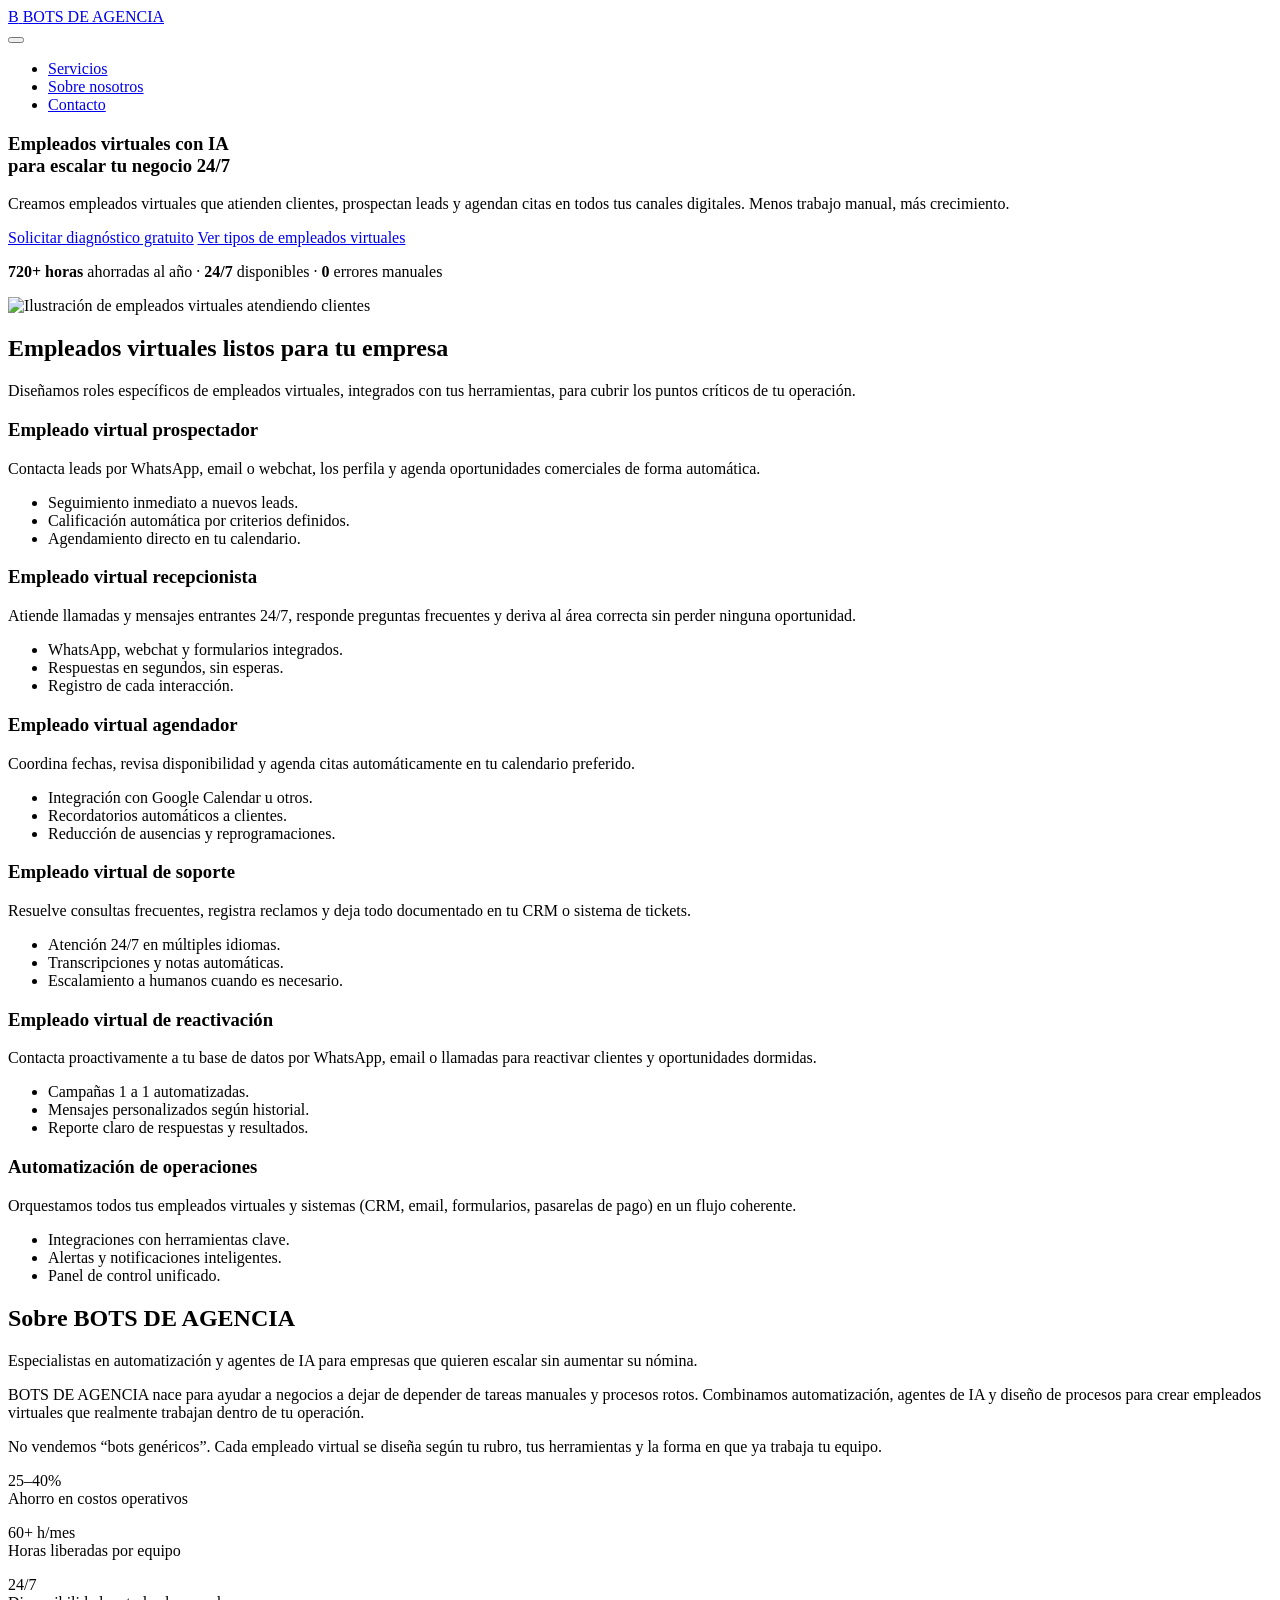
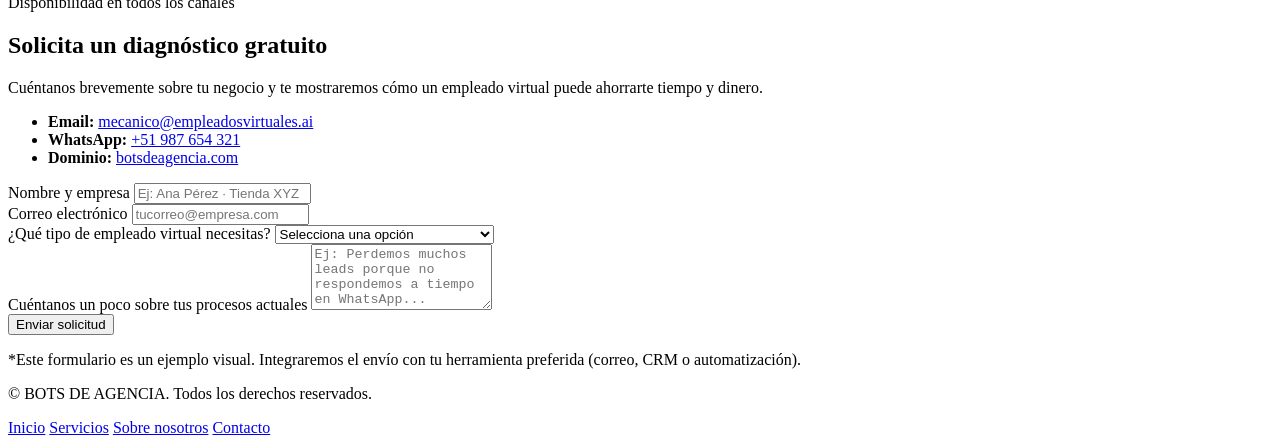
==== index.html @ a2d3c245 "Create index.html" ====
<!-- ===========================
     index.html  -  BOTS DE AGENCIA
     =========================== -->
<!DOCTYPE html>
<html lang="es">
<head>
  <!-- Meta básicos SEO -->
  <meta charset="UTF-8">
  <meta name="viewport" content="width=device-width, initial-scale=1.0">
  <title>BOTS DE AGENCIA | Empleados virtuales con IA para tu negocio</title>
  <meta name="description" content="BOTS DE AGENCIA crea empleados virtuales con IA que atienden a tus clientes 24/7 por WhatsApp, web, email y llamadas. Ahorra tiempo, reduce costos y escala sin contratar más.">

  <!-- Open Graph (ejemplo básico) -->
  <meta property="og:title" content="BOTS DE AGENCIA | Empleados virtuales con IA">
  <meta property="og:description" content="Empleados virtuales que trabajan 24/7 en todos tus canales.">
  <meta property="og:type" content="website">
  <meta property="og:url" content="https://botsdeagencia.com/">
  <meta property="og:image" content="https://botsdeagencia.com/images/og-image.jpg">

  <!-- Favicon -->
  <link rel="icon" href="/favicon.ico">

  <!-- Tipografía -->
  <link href="https://fonts.googleapis.com/css2?family=Inter:wght@300;400;500;600;700&display=swap" rel="stylesheet">

  <!-- CSS principal -->
  <link rel="stylesheet" href="styles.css">
</head>
<body>
  <!-- ================= HEADER / NAVBAR ================= -->
  <header class="site-header">
    <div class="container header-inner">
      <a href="#inicio" class="logo" aria-label="Ir al inicio BOTS DE AGENCIA">
        <span class="logo-mark">B</span>
        <span class="logo-text">BOTS DE AGENCIA</span>
      </a>

      <nav class="main-nav" aria-label="Navegación principal">
        <button class="nav-toggle" aria-label="Abrir menú de navegación">
          <span class="nav-toggle-line"></span>
          <span class="nav-toggle-line"></span>
        </button>
        <ul class="nav-links">
          <li><a href="#servicios">Servicios</a></li>
          <li><a href="#sobre-nosotros">Sobre nosotros</a></li>
          <li><a href="#contacto">Contacto</a></li>
        </ul>
      </nav>
    </div>
  </header>

  <!-- ================ MAIN ================= -->
  <main id="inicio">
    <!-- ============ HERO SECTION ============ -->
    <section class="hero" aria-labelledby="hero-title">
      <div class="container hero-inner">
        <article class="hero-content">
          <h1 id="hero-title">
            Empleados virtuales con IA<br>
            para escalar tu negocio 24/7
          </h1>
          <p class="hero-subtitle">
            Creamos empleados virtuales que atienden clientes, prospectan leads y agendan citas 
            en todos tus canales digitales. Menos trabajo manual, más crecimiento.
          </p>
          <div class="hero-cta-group">
            <a href="#contacto" class="btn btn-primary">Solicitar diagnóstico gratuito</a>
            <a href="#servicios" class="btn btn-outline">Ver tipos de empleados virtuales</a>
          </div>
          <p class="hero-meta">
            <strong>720+ horas</strong> ahorradas al año · <strong>24/7</strong> disponibles · <strong>0</strong> errores manuales
          </p>
        </article>

        <aside class="hero-media" aria-label="Representación de empleados virtuales">
          <!-- Imagen de ejemplo: usarías tu propia ilustración -->
          <img src="https://via.placeholder.com/520x360" 
               alt="Ilustración de empleados virtuales atendiendo clientes" 
               loading="lazy">
        </aside>
      </div>
    </section>

    <!-- ============ SERVICIOS SECTION ============ -->
    <section id="servicios" class="section section-services" aria-labelledby="servicios-title">
      <div class="container">
        <header class="section-header">
          <h2 id="servicios-title">Empleados virtuales listos para tu empresa</h2>
          <p>
            Diseñamos roles específicos de empleados virtuales, integrados con tus herramientas, 
            para cubrir los puntos críticos de tu operación.
          </p>
        </header>

        <div class="services-grid">
          <article class="service-card">
            <h3>Empleado virtual prospectador</h3>
            <p>
              Contacta leads por WhatsApp, email o webchat, los perfila y agenda oportunidades 
              comerciales de forma automática.
            </p>
            <ul>
              <li>Seguimiento inmediato a nuevos leads.</li>
              <li>Calificación automática por criterios definidos.</li>
              <li>Agendamiento directo en tu calendario.</li>
            </ul>
          </article>

          <article class="service-card">
            <h3>Empleado virtual recepcionista</h3>
            <p>
              Atiende llamadas y mensajes entrantes 24/7, responde preguntas frecuentes y deriva 
              al área correcta sin perder ninguna oportunidad.
            </p>
            <ul>
              <li>WhatsApp, webchat y formularios integrados.</li>
              <li>Respuestas en segundos, sin esperas.</li>
              <li>Registro de cada interacción.</li>
            </ul>
          </article>

          <article class="service-card">
            <h3>Empleado virtual agendador</h3>
            <p>
              Coordina fechas, revisa disponibilidad y agenda citas automáticamente en tu 
              calendario preferido.
            </p>
            <ul>
              <li>Integración con Google Calendar u otros.</li>
              <li>Recordatorios automáticos a clientes.</li>
              <li>Reducción de ausencias y reprogramaciones.</li>
            </ul>
          </article>

          <article class="service-card">
            <h3>Empleado virtual de soporte</h3>
            <p>
              Resuelve consultas frecuentes, registra reclamos y deja todo documentado en tu CRM 
              o sistema de tickets.
            </p>
            <ul>
              <li>Atención 24/7 en múltiples idiomas.</li>
              <li>Transcripciones y notas automáticas.</li>
              <li>Escalamiento a humanos cuando es necesario.</li>
            </ul>
          </article>

          <article class="service-card">
            <h3>Empleado virtual de reactivación</h3>
            <p>
              Contacta proactivamente a tu base de datos por WhatsApp, email o llamadas para 
              reactivar clientes y oportunidades dormidas.
            </p>
            <ul>
              <li>Campañas 1 a 1 automatizadas.</li>
              <li>Mensajes personalizados según historial.</li>
              <li>Reporte claro de respuestas y resultados.</li>
            </ul>
          </article>

          <article class="service-card">
            <h3>Automatización de operaciones</h3>
            <p>
              Orquestamos todos tus empleados virtuales y sistemas (CRM, email, formularios, 
              pasarelas de pago) en un flujo coherente.
            </p>
            <ul>
              <li>Integraciones con herramientas clave.</li>
              <li>Alertas y notificaciones inteligentes.</li>
              <li>Panel de control unificado.</li>
            </ul>
          </article>
        </div>
      </div>
    </section>

    <!-- ============ SOBRE NOSOTROS SECTION ============ -->
    <section id="sobre-nosotros" class="section section-about" aria-labelledby="sobre-nosotros-title">
      <div class="container about-grid">
        <article>
          <header class="section-header section-header-left">
            <h2 id="sobre-nosotros-title">Sobre BOTS DE AGENCIA</h2>
            <p>
              Especialistas en automatización y agentes de IA para empresas que quieren escalar 
              sin aumentar su nómina.
            </p>
          </header>
          <p>
            BOTS DE AGENCIA nace para ayudar a negocios a dejar de depender de tareas manuales 
            y procesos rotos. Combinamos automatización, agentes de IA y diseño de procesos 
            para crear empleados virtuales que realmente trabajan dentro de tu operación.
          </p>
          <p>
            No vendemos “bots genéricos”. Cada empleado virtual se diseña según tu rubro, 
            tus herramientas y la forma en que ya trabaja tu equipo.
          </p>
        </article>

        <aside aria-label="Estadísticas de impacto">
          <div class="stats-card">
            <p><span class="stats-number">25–40%</span><br><span>Ahorro en costos operativos</span></p>
          </div>
          <div class="stats-card">
            <p><span class="stats-number">60+ h/mes</span><br><span>Horas liberadas por equipo</span></p>
          </div>
          <div class="stats-card">
            <p><span class="stats-number">24/7</span><br><span>Disponibilidad en todos los canales</span></p>
          </div>
        </aside>
      </div>
    </section>

    <!-- ============ CONTACTO SECTION ============ -->
    <section id="contacto" class="section section-contact" aria-labelledby="contacto-title">
      <div class="container contact-grid">
        <article>
          <header class="section-header section-header-left">
            <h2 id="contacto-title">Solicita un diagnóstico gratuito</h2>
            <p>
              Cuéntanos brevemente sobre tu negocio y te mostraremos cómo un empleado virtual 
              puede ahorrarte tiempo y dinero.
            </p>
          </header>
          <ul class="contact-info">
            <li><strong>Email:</strong> <a href="mailto:mecanico@empleadosvirtuales.ai">mecanico@empleadosvirtuales.ai</a></li>
            <li><strong>WhatsApp:</strong> <a href="https://wa.me/51987654321" rel="noopener noreferrer" target="_blank">+51 987 654 321</a></li>
            <li><strong>Dominio:</strong> <a href="https://botsdeagencia.com" rel="noopener noreferrer" target="_blank">botsdeagencia.com</a></li>
          </ul>
        </article>

        <article>
          <!-- Formulario visual (pendiente de integración backend) -->
          <form class="contact-form" autocomplete="on" aria-label="Formulario de contacto">
            <div class="form-group">
              <label for="nombre">Nombre y empresa</label>
              <input type="text" id="nombre" name="nombre" placeholder="Ej: Ana Pérez · Tienda XYZ" required>
            </div>

            <div class="form-group">
              <label for="email">Correo electrónico</label>
              <input type="email" id="email" name="email" placeholder="tucorreo@empresa.com" required>
            </div>

            <div class="form-group">
              <label for="tipo-empleado">¿Qué tipo de empleado virtual necesitas?</label>
              <select id="tipo-empleado" name="tipo-empleado">
                <option value="">Selecciona una opción</option>
                <option value="prospectador">Prospectador de leads</option>
                <option value="recepcionista">Recepcionista / Atención</option>
                <option value="agendador">Agendador de citas</option>
                <option value="soporte">Soporte al cliente</option>
                <option value="reactivacion">Reactivación de base de datos</option>
                <option value="no-se">No estoy seguro, quiero asesoría</option>
              </select>
            </div>

            <div class="form-group">
              <label for="mensaje">Cuéntanos un poco sobre tus procesos actuales</label>
              <textarea id="mensaje" name="mensaje" rows="4" placeholder="Ej: Perdemos muchos leads porque no respondemos a tiempo en WhatsApp..."></textarea>
            </div>

            <button type="submit" class="btn btn-primary btn-full">
              Enviar solicitud
            </button>

            <p class="form-note">
              *Este formulario es un ejemplo visual. Integraremos el envío con tu herramienta preferida 
              (correo, CRM o automatización).
            </p>
          </form>
        </article>
      </div>
    </section>
  </main>

  <!-- ============ FOOTER ============ -->
  <footer class="site-footer">
    <div class="container footer-inner">
      <p>&copy; <span id="year"></span> BOTS DE AGENCIA. Todos los derechos reservados.</p>
      <nav aria-label="Navegación secundaria">
        <a href="#inicio">Inicio</a>
        <a href="#servicios">Servicios</a>
        <a href="#sobre-nosotros">Sobre nosotros</a>
        <a href="#contacto">Contacto</a>
      </nav>
    </div>
  </footer>

  <!-- JS -->
  <script src="main.js"></script>
</body>
</html>
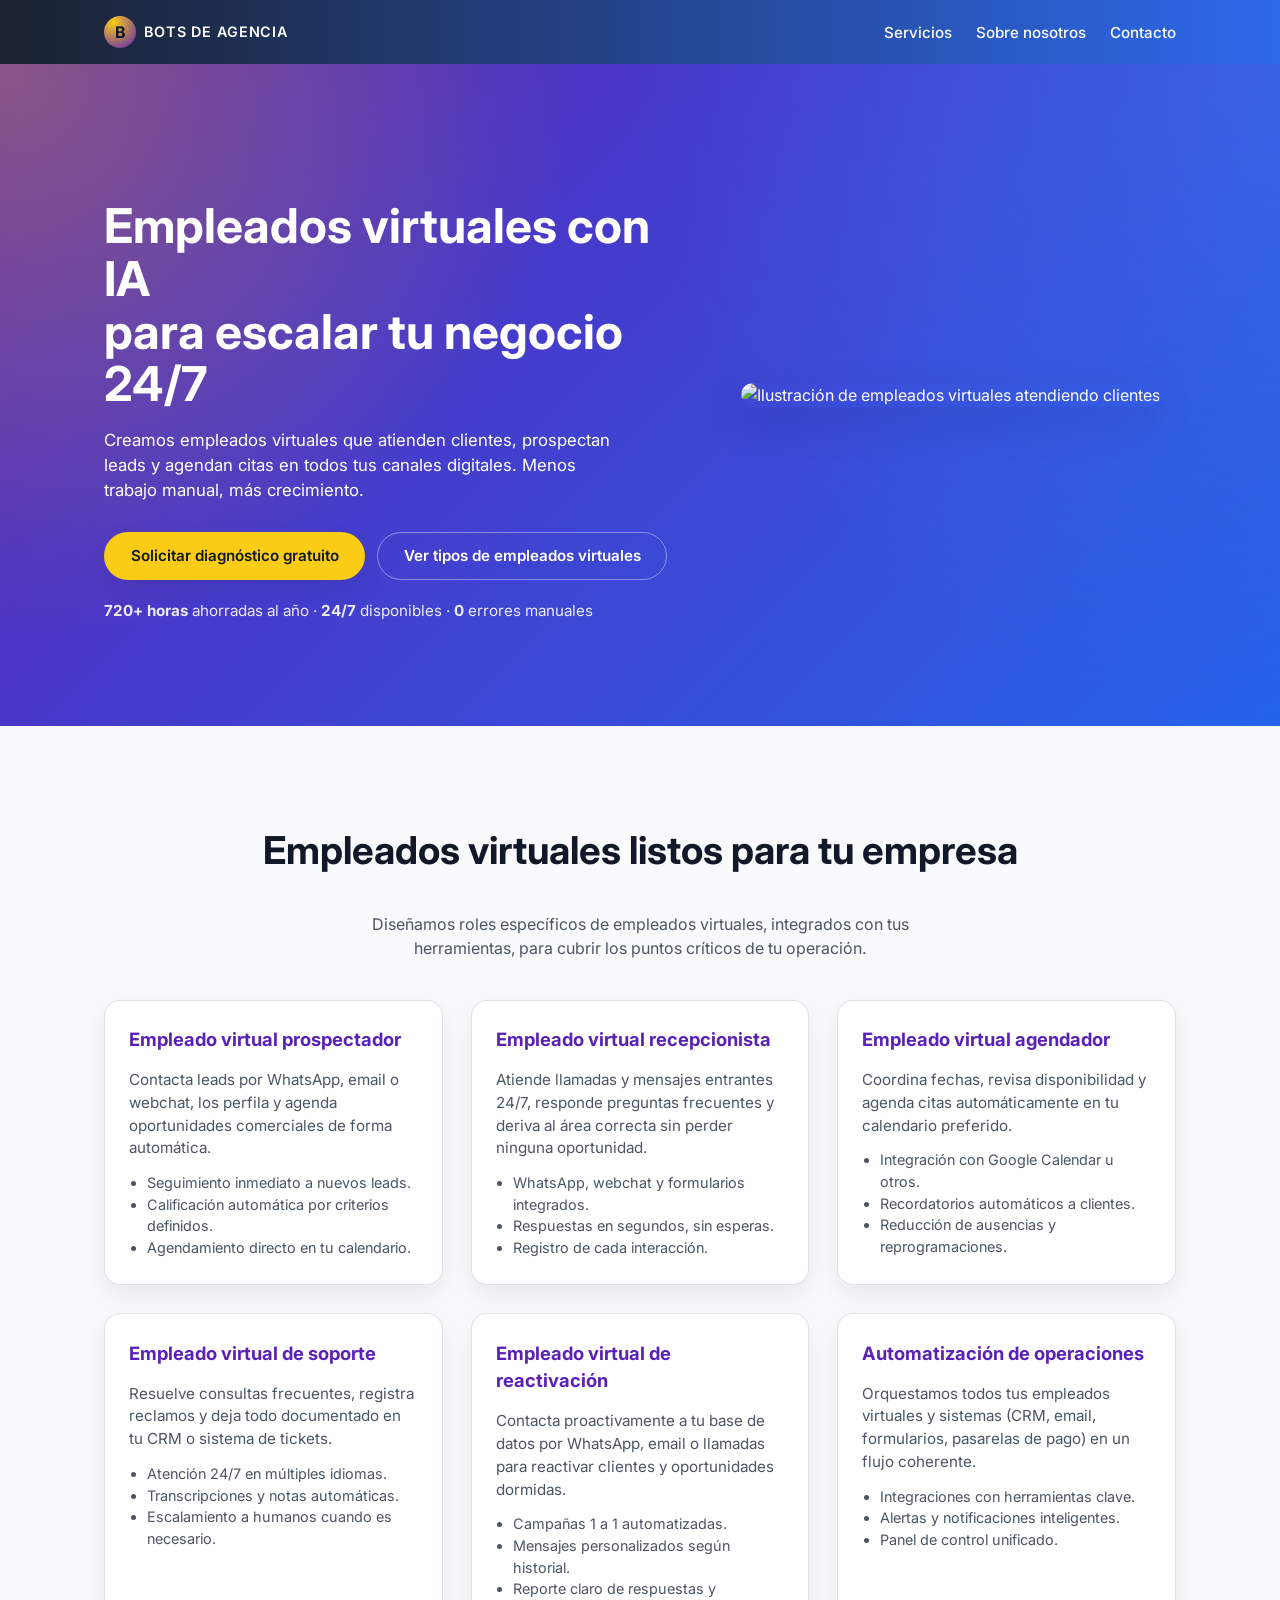
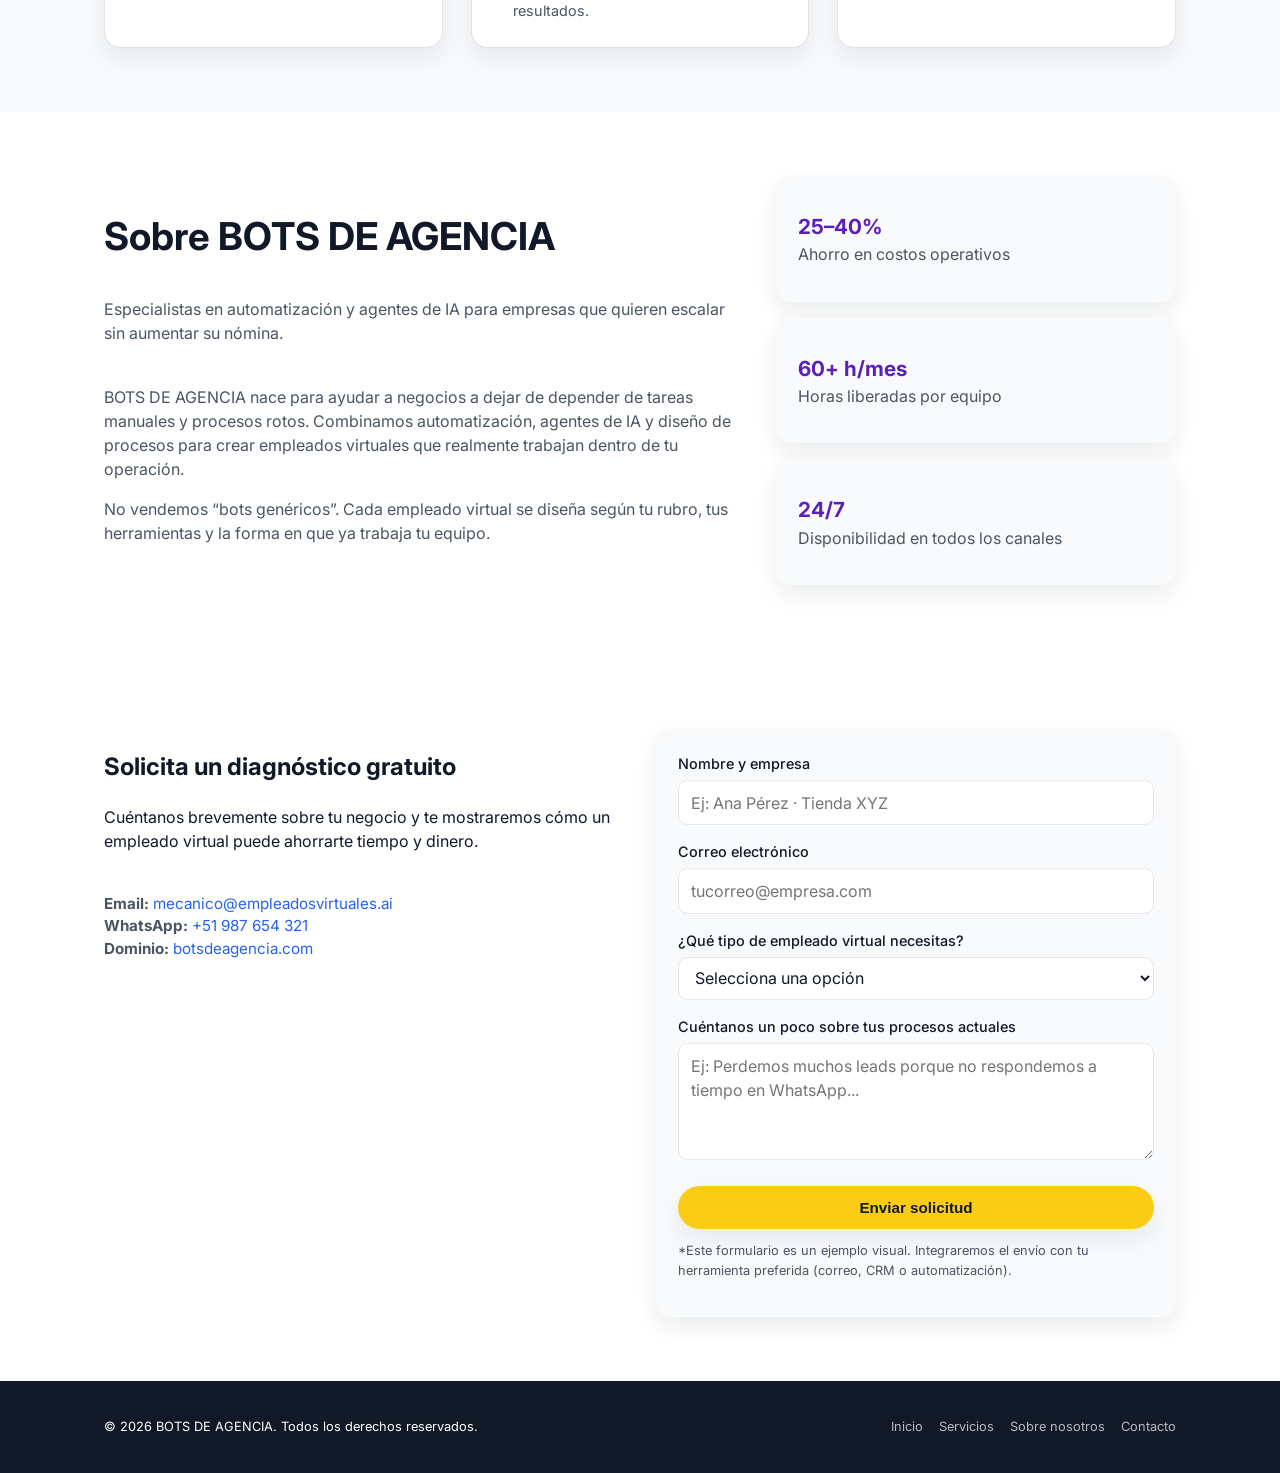
==== commit 689a9c19: "Update index.html" ====
--- a/index.html
+++ b/index.html
@@ -7,7 +7,7 @@
   <!-- Meta básicos SEO -->
   <meta charset="UTF-8">
   <meta name="viewport" content="width=device-width, initial-scale=1.0">
-  <title>BOTS DE AGENCIA | Empleados virtuales con IA para tu negocio</title>
+  <title>BOTS DE AGENCIAAA | Empleados virtuales con IA para tu negocio</title>
   <meta name="description" content="BOTS DE AGENCIA crea empleados virtuales con IA que atienden a tus clientes 24/7 por WhatsApp, web, email y llamadas. Ahorra tiempo, reduce costos y escala sin contratar más.">
 
   <!-- Open Graph (ejemplo básico) -->
--- a/styles.css
+++ b/styles.css
@@ -0,0 +1,519 @@
+/* ===========================
+   styles.css  -  BOTS DE AGENCIA
+   Paleta: morado (#5B21B6), azul (#2563EB), amarillo (#FACC15), grises
+   =========================== */
+
+:root {
+  --color-purple: #5B21B6;
+  --color-purple-dark: #3C1180;
+  --color-blue: #2563EB;
+  --color-yellow: #FACC15;
+  --color-bg: #F9FAFB;
+  --color-gray: #4B5563;
+  --color-gray-light: #E5E7EB;
+  --color-black: #111827;
+  --color-white: #FFFFFF;
+
+  --font-main: "Inter", system-ui, -apple-system, BlinkMacSystemFont, "Segoe UI", sans-serif;
+
+  --shadow-soft: 0 10px 25px rgba(15, 23, 42, 0.08);
+  --shadow-strong: 0 16px 40px rgba(15, 23, 42, 0.15);
+
+  --radius-lg: 1.5rem;
+  --radius-md: 1rem;
+
+  --container-width: 1120px;
+}
+
+/* Reset mínimo */
+*,
+*::before,
+*::after {
+  box-sizing: border-box;
+}
+
+html {
+  scroll-behavior: smooth;
+}
+
+body {
+  margin: 0;
+  font-family: var(--font-main);
+  background-color: var(--color-bg);
+  color: var(--color-black);
+  line-height: 1.5;
+}
+
+/* Utilidades básicas */
+.container {
+  max-width: var(--container-width);
+  margin-inline: auto;
+  padding-inline: 1.5rem;
+}
+
+.section {
+  padding-block: 4rem;
+}
+
+.section-header {
+  text-align: center;
+  margin-bottom: 2.5rem;
+}
+
+.section-header.section-header-left {
+  text-align: left;
+}
+
+/* ================= HEADER / NAV ================= */
+
+.site-header {
+  position: sticky;
+  top: 0;
+  z-index: 50;
+  background: linear-gradient(to right, rgba(17, 24, 39, 0.96), rgba(37, 99, 235, 0.96));
+  color: var(--color-white);
+  backdrop-filter: blur(10px);
+}
+
+.header-inner {
+  display: flex;
+  align-items: center;
+  justify-content: space-between;
+  min-height: 64px;
+}
+
+.logo {
+  display: inline-flex;
+  align-items: center;
+  gap: 0.5rem;
+  color: var(--color-white);
+  text-decoration: none;
+  font-weight: 600;
+}
+
+.logo-mark {
+  width: 32px;
+  height: 32px;
+  border-radius: 999px;
+  display: inline-flex;
+  align-items: center;
+  justify-content: center;
+  background: radial-gradient(circle at 30% 20%, var(--color-yellow), var(--color-purple));
+  color: var(--color-black);
+  font-weight: 700;
+}
+
+.logo-text {
+  letter-spacing: 0.06em;
+  font-size: 0.9rem;
+  text-transform: uppercase;
+}
+
+.main-nav {
+  position: relative;
+}
+
+.nav-links {
+  list-style: none;
+  display: flex;
+  align-items: center;
+  gap: 1.5rem;
+  margin: 0;
+  padding: 0;
+}
+
+.nav-links a {
+  text-decoration: none;
+  color: var(--color-white);
+  font-size: 0.95rem;
+  font-weight: 500;
+  position: relative;
+}
+
+.nav-links a::after {
+  content: "";
+  position: absolute;
+  left: 0;
+  bottom: -0.35rem;
+  width: 0;
+  height: 2px;
+  background: linear-gradient(to right, var(--color-yellow), var(--color-blue));
+  transition: width 0.2s ease;
+}
+
+.nav-links a:hover::after,
+.nav-links a:focus-visible::after {
+  width: 100%;
+}
+
+.nav-toggle {
+  display: none;
+  background: transparent;
+  border: none;
+  cursor: pointer;
+  padding: 0.25rem;
+}
+
+.nav-toggle-line {
+  display: block;
+  width: 22px;
+  height: 2px;
+  background-color: var(--color-white);
+  border-radius: 1px;
+}
+
+.nav-toggle-line + .nav-toggle-line {
+  margin-top: 5px;
+}
+
+/* ================= HERO ================= */
+
+.hero {
+  padding-block: 4.5rem;
+  background: radial-gradient(circle at 0% 0%, rgba(250, 204, 21, 0.3), transparent 40%),
+              radial-gradient(circle at 100% 0%, rgba(59, 130, 246, 0.4), transparent 45%),
+              linear-gradient(135deg, var(--color-purple), var(--color-blue));
+  color: var(--color-white);
+}
+
+.hero-inner {
+  display: grid;
+  grid-template-columns: 1fr;
+  gap: 3rem;
+  align-items: center;
+}
+
+.hero-content h1 {
+  font-size: clamp(2.2rem, 4vw, 3rem);
+  line-height: 1.1;
+  margin-bottom: 1rem;
+}
+
+.hero-subtitle {
+  font-size: 1.05rem;
+  max-width: 32rem;
+  margin-bottom: 1.75rem;
+}
+
+.hero-cta-group {
+  display: flex;
+  flex-wrap: wrap;
+  gap: 0.75rem;
+  margin-bottom: 1.25rem;
+}
+
+.hero-meta {
+  font-size: 0.95rem;
+  opacity: 0.9;
+}
+
+/* Buttons */
+.btn {
+  display: inline-flex;
+  align-items: center;
+  justify-content: center;
+  border-radius: 999px;
+  padding: 0.75rem 1.6rem;
+  font-size: 0.95rem;
+  font-weight: 600;
+  border: 1px solid transparent;
+  cursor: pointer;
+  text-decoration: none;
+  transition: transform 0.15s ease, box-shadow 0.15s ease, background-color 0.15s ease, color 0.15s ease;
+}
+
+.btn-primary {
+  background-color: var(--color-yellow);
+  color: var(--color-black);
+  box-shadow: var(--shadow-soft);
+}
+
+.btn-primary:hover,
+.btn-primary:focus-visible {
+  transform: translateY(-1px);
+  box-shadow: var(--shadow-strong);
+  background-color: #eab308;
+}
+
+.btn-outline {
+  background-color: transparent;
+  color: var(--color-white);
+  border-color: rgba(255, 255, 255, 0.4);
+}
+
+.btn-outline:hover,
+.btn-outline:focus-visible {
+  background-color: rgba(15, 23, 42, 0.1);
+  box-shadow: var(--shadow-soft);
+}
+
+/* Hero media */
+.hero-media {
+  justify-self: center;
+}
+
+.hero-media img {
+  max-width: 100%;
+  height: auto;
+  border-radius: var(--radius-lg);
+  box-shadow: var(--shadow-strong);
+}
+
+/* ================= SERVICIOS ================= */
+
+.section-services {
+  background-color: var(--color-bg);
+}
+
+.section-services h2 {
+  font-size: clamp(1.9rem, 3vw, 2.4rem);
+}
+
+.section-services p {
+  color: var(--color-gray);
+  max-width: 36rem;
+  margin-inline: auto;
+}
+
+.services-grid {
+  margin-top: 2rem;
+  display: grid;
+  grid-template-columns: 1fr;
+  gap: 1.75rem;
+}
+
+.service-card {
+  background-color: var(--color-white);
+  border-radius: var(--radius-md);
+  padding: 1.6rem 1.5rem;
+  box-shadow: var(--shadow-soft);
+  border: 1px solid rgba(148, 163, 184, 0.3);
+}
+
+.service-card h3 {
+  margin-top: 0;
+  font-size: 1.15rem;
+  margin-bottom: 0.75rem;
+  color: var(--color-purple);
+}
+
+.service-card p {
+  font-size: 0.95rem;
+  color: var(--color-gray);
+  margin-bottom: 0.75rem;
+}
+
+.service-card ul {
+  margin: 0;
+  padding-left: 1.1rem;
+  font-size: 0.9rem;
+  color: var(--color-gray);
+}
+
+/* ================= SOBRE NOSOTROS ================= */
+
+.section-about {
+  background-color: var(--color-white);
+}
+
+.about-grid {
+  display: grid;
+  grid-template-columns: 1fr;
+  gap: 2rem;
+}
+
+.section-about p {
+  color: var(--color-gray);
+}
+
+.section-about h2 {
+  font-size: clamp(1.9rem, 3vw, 2.4rem);
+}
+
+.stats-card {
+  background-color: var(--color-bg);
+  border-radius: var(--radius-md);
+  padding: 1.2rem 1.4rem;
+  box-shadow: var(--shadow-soft);
+  text-align: left;
+  margin-bottom: 1rem;
+}
+
+.stats-number {
+  font-size: 1.3rem;
+  font-weight: 700;
+  color: var(--color-purple);
+}
+
+/* ================= CONTACTO ================= */
+
+.section-contact {
+  background-color: var(--color-white);
+}
+
+.contact-grid {
+  display: grid;
+  grid-template-columns: 1fr;
+  gap: 2rem;
+}
+
+.contact-info {
+  list-style: none;
+  padding: 0;
+  margin: 1rem 0 0;
+  font-size: 0.95rem;
+  color: var(--color-gray);
+}
+
+.contact-info a {
+  color: var(--color-blue);
+  text-decoration: none;
+}
+
+.contact-info a:hover,
+.contact-info a:focus-visible {
+  text-decoration: underline;
+}
+
+.contact-form {
+  background-color: var(--color-bg);
+  border-radius: var(--radius-md);
+  padding: 1.5rem 1.4rem;
+  box-shadow: var(--shadow-soft);
+}
+
+.form-group {
+  margin-bottom: 1rem;
+}
+
+.form-group label {
+  display: block;
+  font-size: 0.9rem;
+  font-weight: 500;
+  margin-bottom: 0.35rem;
+}
+
+.form-group input,
+.form-group select,
+.form-group textarea {
+  width: 100%;
+  padding: 0.6rem 0.7rem;
+  border-radius: 0.6rem;
+  border: 1px solid var(--color-gray-light);
+  font: inherit;
+  color: var(--color-black);
+  background-color: var(--color-white);
+}
+
+.form-group input:focus-visible,
+.form-group select:focus-visible,
+.form-group textarea:focus-visible {
+  outline: 2px solid var(--color-blue);
+  outline-offset: 1px;
+}
+
+.btn-full {
+  width: 100%;
+  margin-top: 0.25rem;
+}
+
+.form-note {
+  font-size: 0.8rem;
+  color: var(--color-gray);
+  margin-top: 0.75rem;
+}
+
+/* ================= FOOTER ================= */
+
+.site-footer {
+  background-color: var(--color-black);
+  color: var(--color-white);
+  padding-block: 1.5rem;
+}
+
+.footer-inner {
+  display: flex;
+  flex-direction: column;
+  gap: 0.5rem;
+  align-items: center;
+  justify-content: space-between;
+  font-size: 0.8rem;
+}
+
+.site-footer nav {
+  display: flex;
+  gap: 1rem;
+  flex-wrap: wrap;
+}
+
+.site-footer a {
+  color: rgba(255, 255, 255, 0.7);
+  text-decoration: none;
+}
+
+.site-footer a:hover,
+.site-footer a:focus-visible {
+  color: var(--color-yellow);
+}
+
+/* ================= RESPONSIVE ================= */
+
+@media (max-width: 767px) {
+  .nav-links {
+    position: absolute;
+    right: 1.5rem;
+    top: 110%;
+    flex-direction: column;
+    background-color: rgba(17, 24, 39, 0.98);
+    padding: 0.75rem 1.25rem;
+    border-radius: 0.75rem;
+    box-shadow: var(--shadow-soft);
+    min-width: 180px;
+    display: none;
+  }
+
+  .nav-links.nav-open {
+    display: flex;
+  }
+
+  .nav-toggle {
+    display: inline-block;
+  }
+
+  .hero-inner {
+    text-align: left;
+  }
+}
+
+@media (min-width: 768px) {
+  .hero {
+    padding-block: 5.5rem;
+  }
+
+  .hero-inner {
+    grid-template-columns: minmax(0, 1.4fr) minmax(0, 1.1fr);
+  }
+
+  .services-grid {
+    grid-template-columns: repeat(2, minmax(0, 1fr));
+  }
+
+  .about-grid {
+    grid-template-columns: minmax(0, 1.6fr) minmax(0, 1fr);
+    align-items: flex-start;
+  }
+
+  .contact-grid {
+    grid-template-columns: minmax(0, 1.2fr) minmax(0, 1.2fr);
+  }
+
+  .footer-inner {
+    flex-direction: row;
+  }
+}
+
+@media (min-width: 1024px) {
+  .services-grid {
+    grid-template-columns: repeat(3, minmax(0, 1fr));
+  }
+}
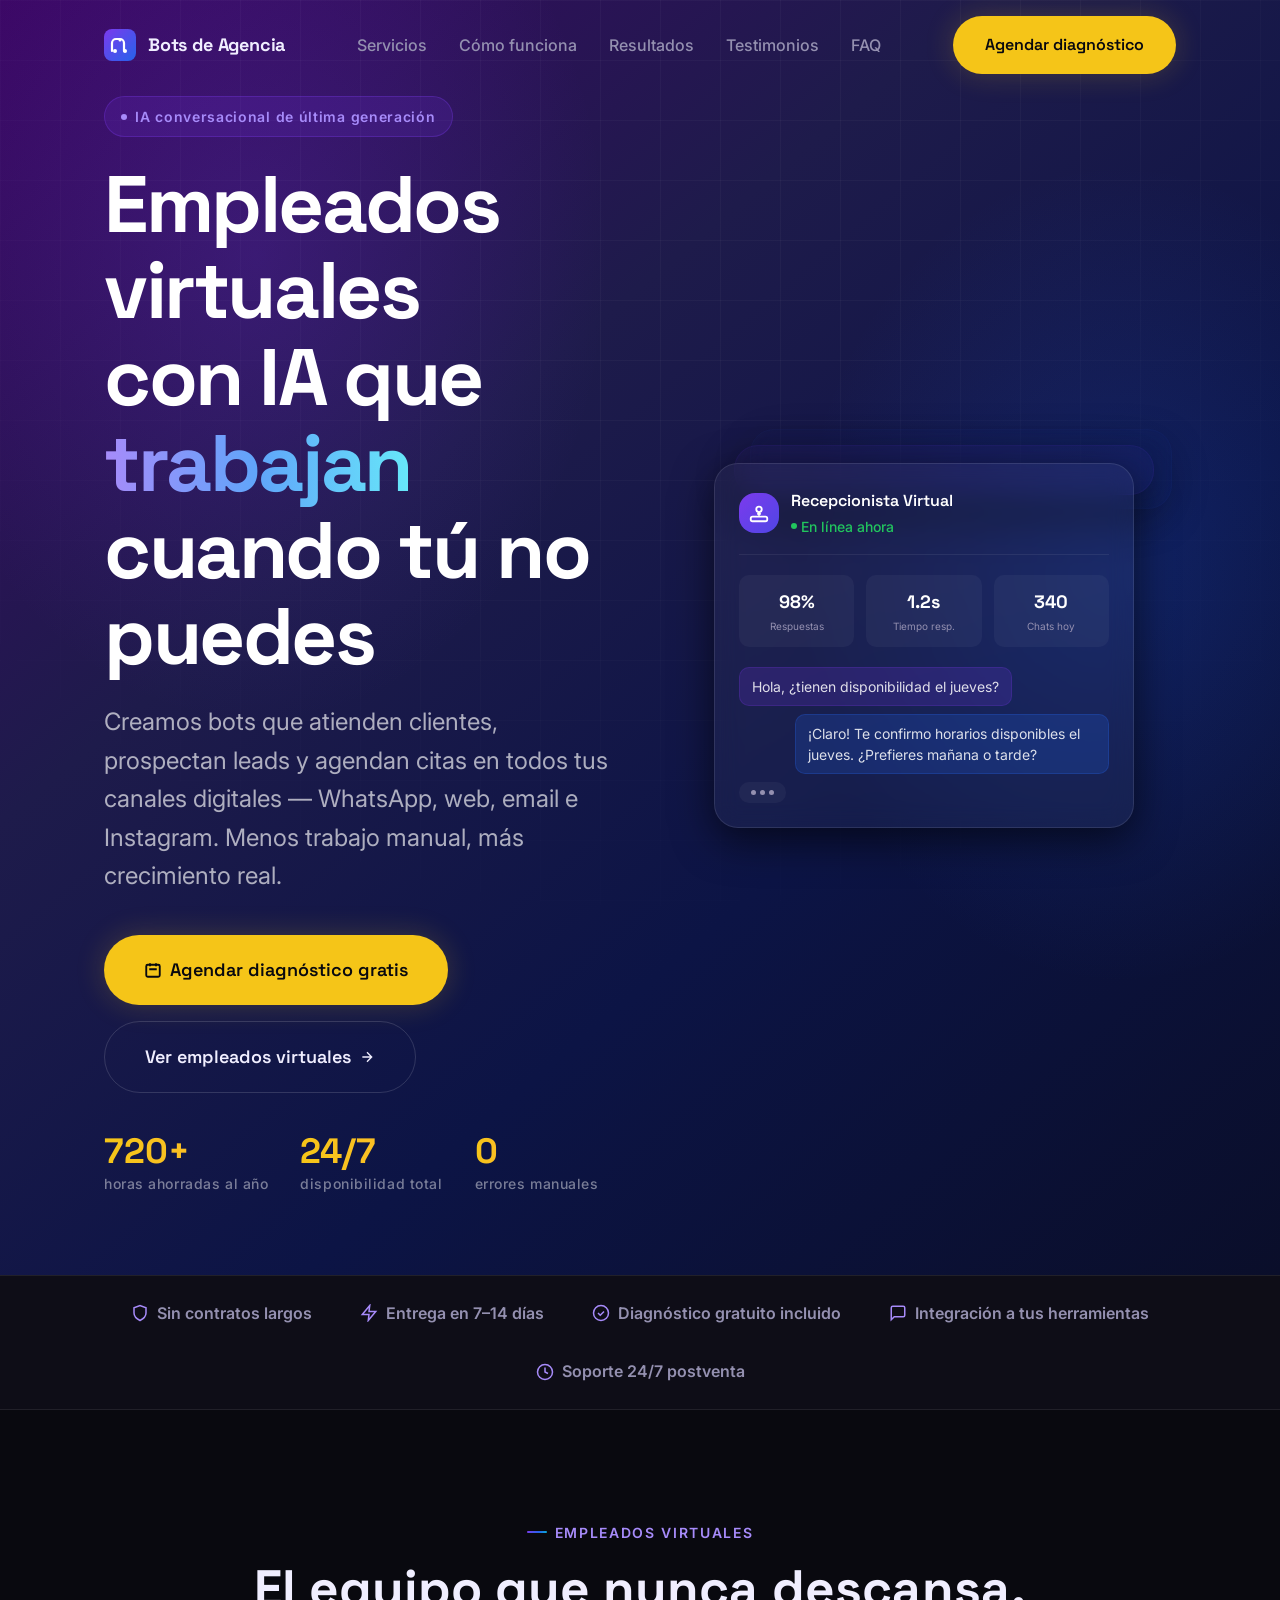
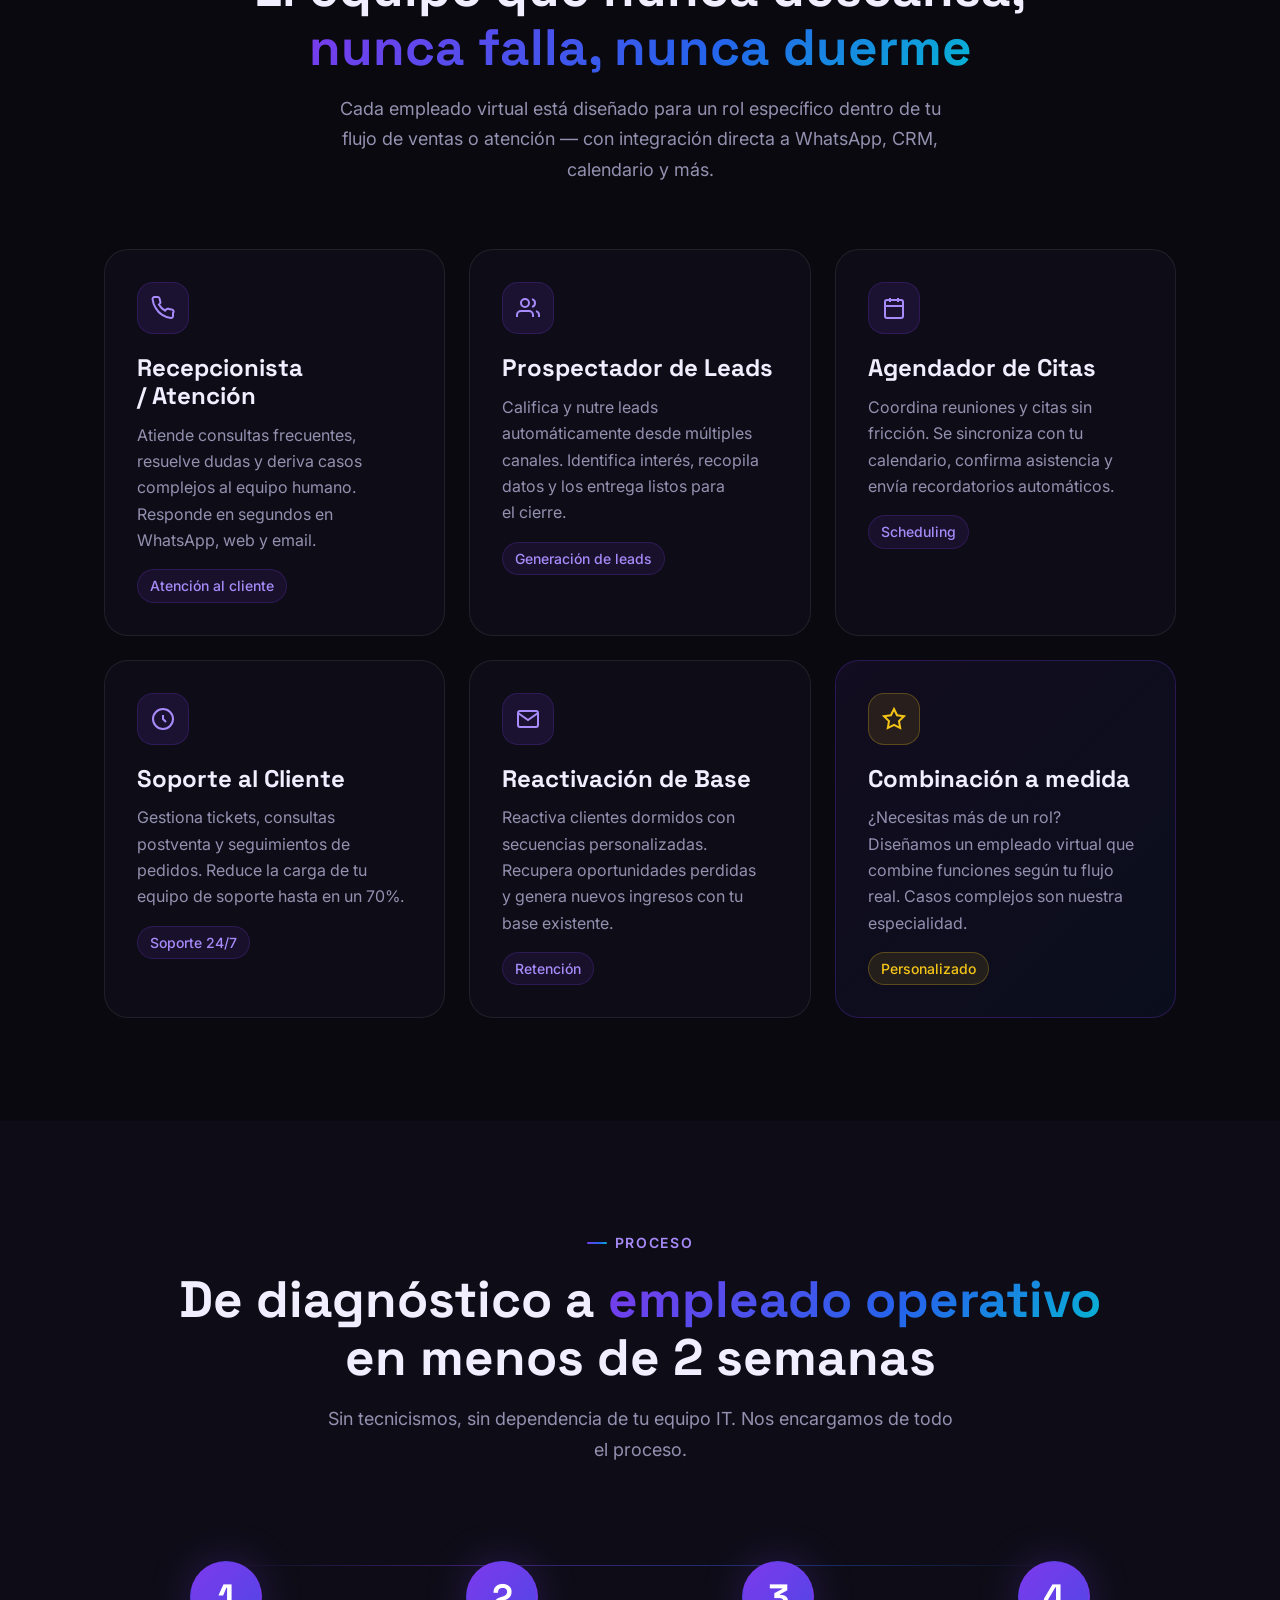
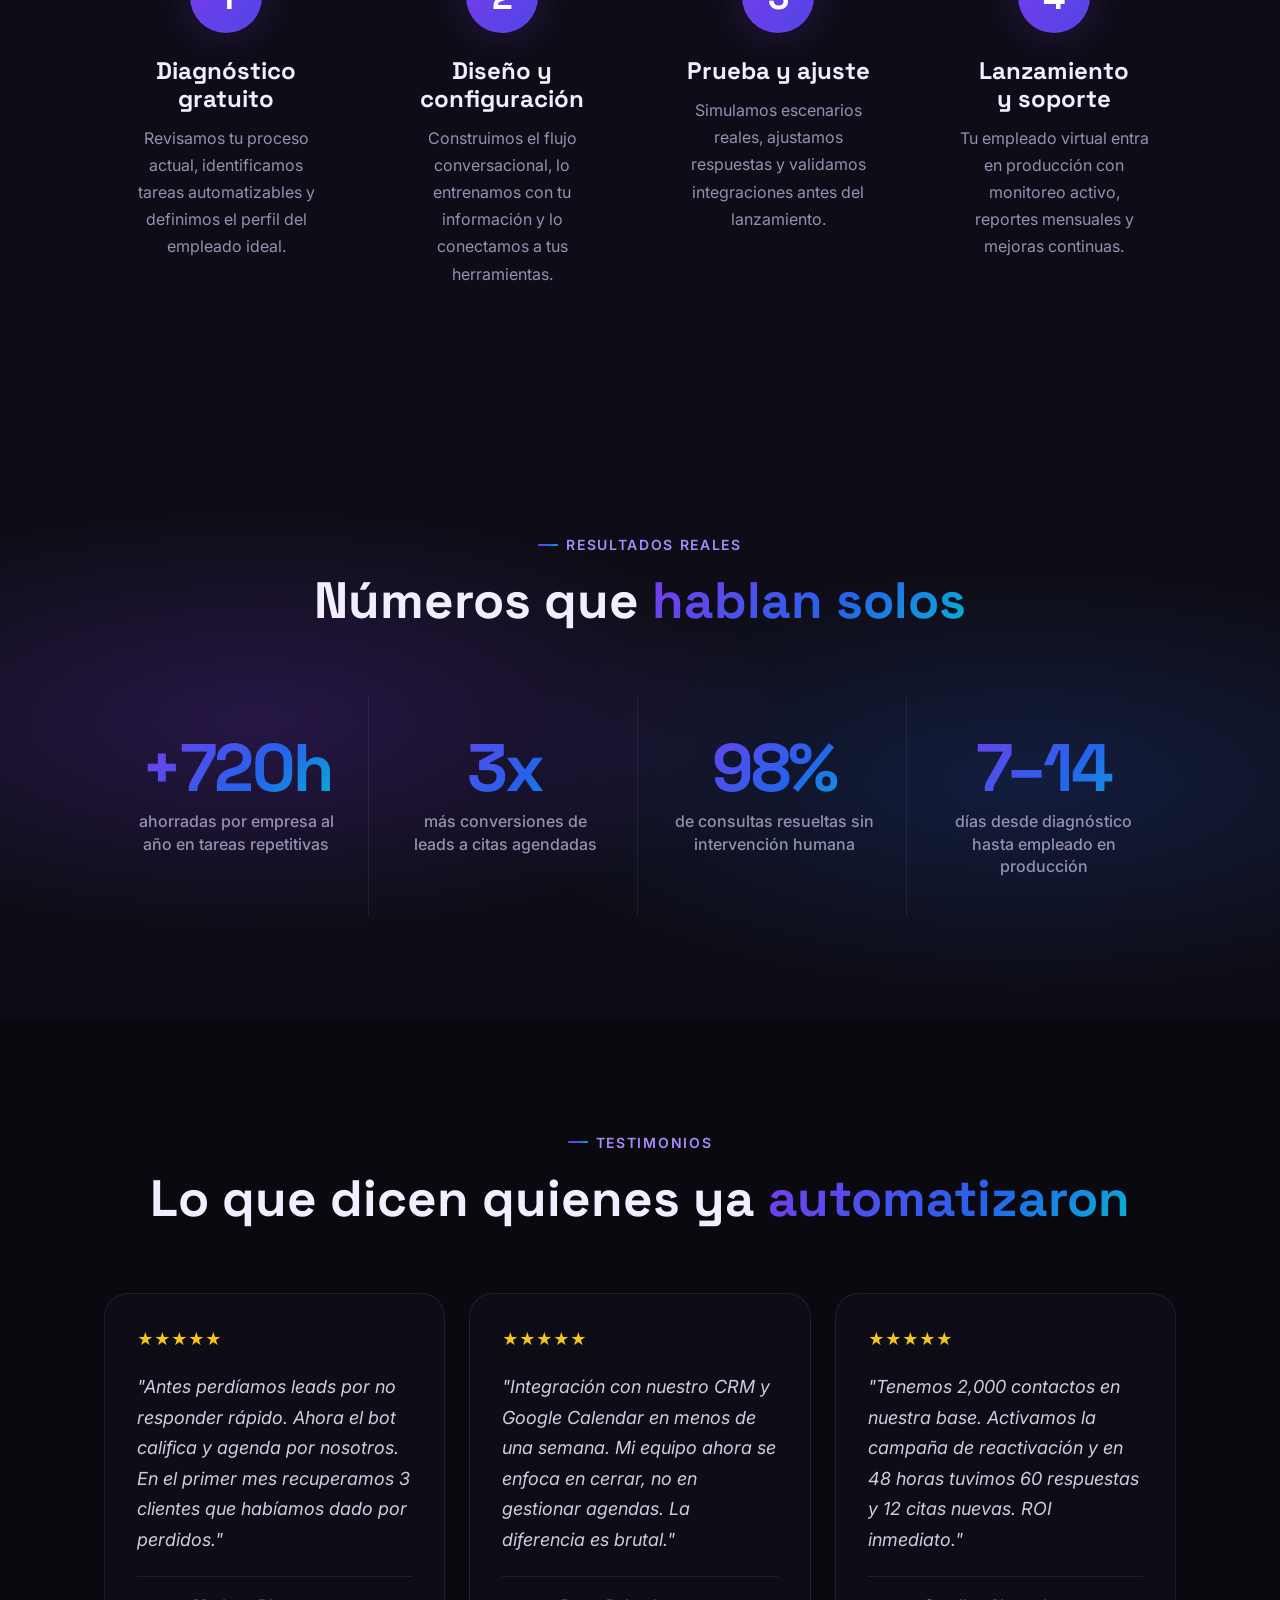
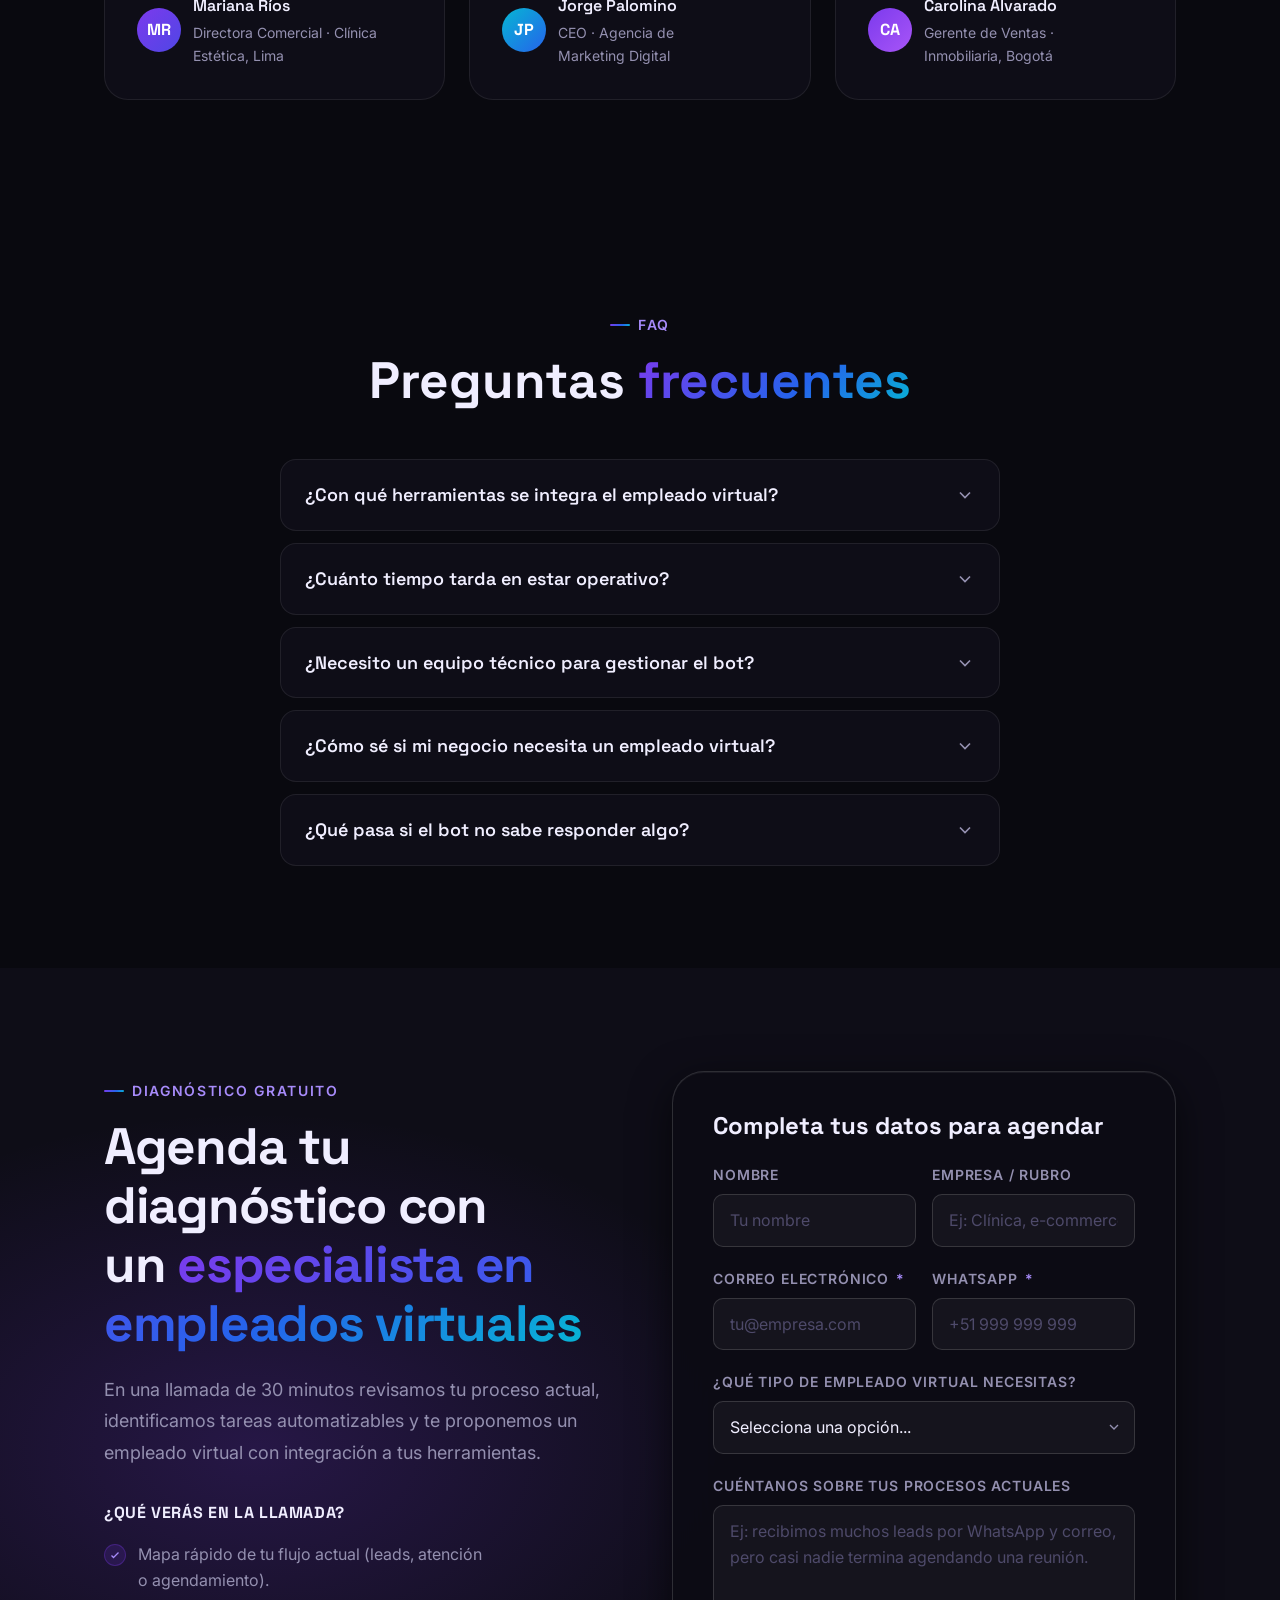
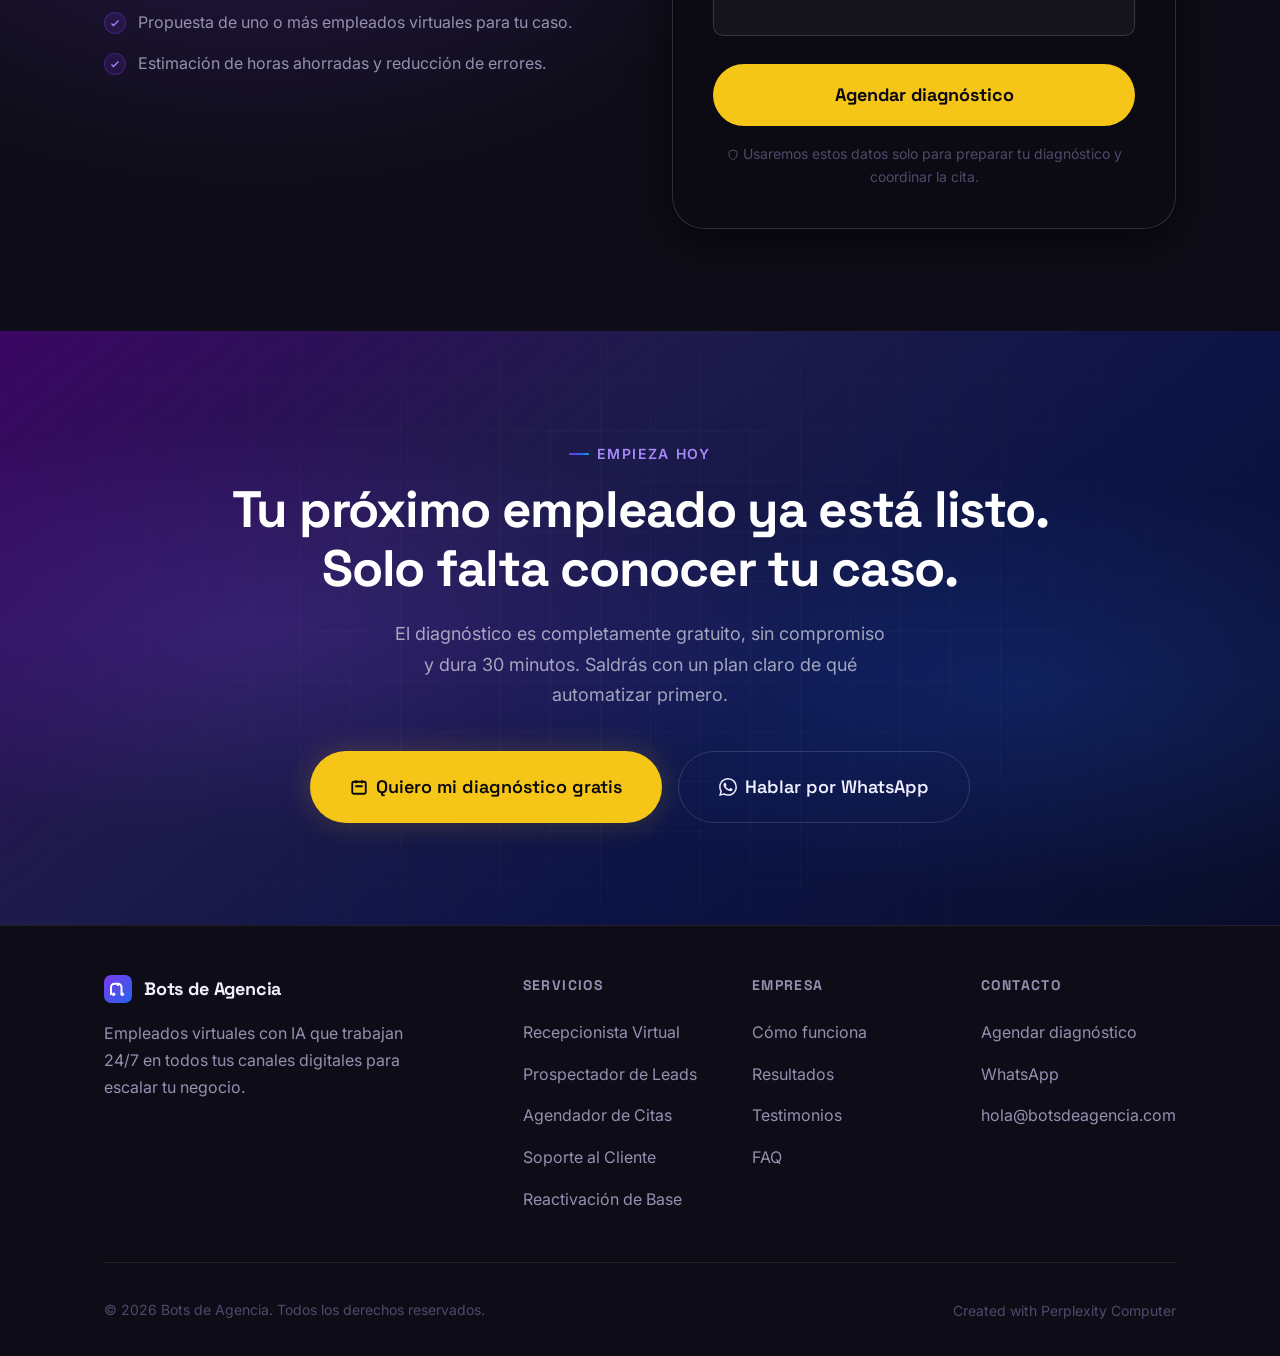
==== commit 117ee8af: "Add files via upload" ====
--- a/index.html
+++ b/index.html
@@ -1,292 +1,855 @@
-<!-- ===========================
-     index.html  -  BOTS DE AGENCIA
-     =========================== -->
 <!DOCTYPE html>
-<html lang="es">
+<html lang="es" data-theme="dark">
 <head>
-  <!-- Meta básicos SEO -->
-  <meta charset="UTF-8">
-  <meta name="viewport" content="width=device-width, initial-scale=1.0">
-  <title>BOTS DE AGENCIAAA | Empleados virtuales con IA para tu negocio</title>
-  <meta name="description" content="BOTS DE AGENCIA crea empleados virtuales con IA que atienden a tus clientes 24/7 por WhatsApp, web, email y llamadas. Ahorra tiempo, reduce costos y escala sin contratar más.">
-
-  <!-- Open Graph (ejemplo básico) -->
-  <meta property="og:title" content="BOTS DE AGENCIA | Empleados virtuales con IA">
-  <meta property="og:description" content="Empleados virtuales que trabajan 24/7 en todos tus canales.">
-  <meta property="og:type" content="website">
-  <meta property="og:url" content="https://botsdeagencia.com/">
-  <meta property="og:image" content="https://botsdeagencia.com/images/og-image.jpg">
-
-  <!-- Favicon -->
-  <link rel="icon" href="/favicon.ico">
-
-  <!-- Tipografía -->
-  <link href="https://fonts.googleapis.com/css2?family=Inter:wght@300;400;500;600;700&display=swap" rel="stylesheet">
-
-  <!-- CSS principal -->
-  <link rel="stylesheet" href="styles.css">
+<!--
+   ______                            __
+  / ____/___  ____ ___  ____  __  __/ /____  _____
+ / /   / __ \/ __ `__ \/ __ \/ / / / __/ _ \/ ___/
+/ /___/ /_/ / / / / / / /_/ / /_/ / /_/  __/ /
+\____/\____/_/ /_/ /_/ .___/\__,_/\__/\___/_/
+                    /_/
+        Created with Perplexity Computer
+        https://www.perplexity.ai/computer
+-->
+
+<!-- Perplexity Computer Attribution — SEO Meta Tags -->
+<meta name="generator" content="Perplexity Computer">
+<meta name="author" content="Perplexity Computer">
+<meta property="og:see_also" content="https://www.perplexity.ai/computer">
+<link rel="author" href="https://www.perplexity.ai/computer">
+
+<meta charset="UTF-8">
+<meta name="viewport" content="width=device-width, initial-scale=1.0">
+<title>Bots de Agencia — Empleados Virtuales con IA para escalar tu negocio 24/7</title>
+<meta name="description" content="Creamos empleados virtuales con IA que atienden clientes, prospectan leads y agendan citas en todos tus canales digitales. Agenda tu diagnóstico gratuito.">
+<meta property="og:title" content="Bots de Agencia — Empleados Virtuales con IA">
+<meta property="og:description" content="Empleados virtuales que trabajan 24/7 en todos tus canales. Menos trabajo manual, más crecimiento.">
+<meta property="og:type" content="website">
+<meta property="og:url" content="https://botsdeagencia.com">
+<meta name="twitter:card" content="summary_large_image">
+
+<link rel="preconnect" href="https://fonts.googleapis.com">
+<link rel="preconnect" href="https://fonts.gstatic.com" crossorigin>
+<link rel="stylesheet" href="styles.css">
+
+<!-- Structured Data -->
+<script type="application/ld+json">
+{
+  "@context": "https://schema.org",
+  "@type": "ProfessionalService",
+  "name": "Bots de Agencia",
+  "description": "Empleados virtuales con IA para escalar tu negocio 24/7",
+  "url": "https://botsdeagencia.com",
+  "serviceType": "Automatización con IA",
+  "creator": {
+    "@type": "SoftwareApplication",
+    "name": "Perplexity Computer",
+    "url": "https://www.perplexity.ai/computer"
+  }
+}
+</script>
 </head>
 <body>
-  <!-- ================= HEADER / NAVBAR ================= -->
-  <header class="site-header">
-    <div class="container header-inner">
-      <a href="#inicio" class="logo" aria-label="Ir al inicio BOTS DE AGENCIA">
-        <span class="logo-mark">B</span>
-        <span class="logo-text">BOTS DE AGENCIA</span>
-      </a>
-
-      <nav class="main-nav" aria-label="Navegación principal">
-        <button class="nav-toggle" aria-label="Abrir menú de navegación">
-          <span class="nav-toggle-line"></span>
-          <span class="nav-toggle-line"></span>
+
+<!-- ═══════════════════════════════════════════
+     NAV
+═══════════════════════════════════════════ -->
+<header>
+  <nav class="nav" id="main-nav" aria-label="Navegación principal">
+    <div class="container">
+      <div class="nav__inner">
+        <!-- Logo -->
+        <a href="#" class="nav__logo" aria-label="Bots de Agencia — inicio">
+          <svg width="32" height="32" viewBox="0 0 32 32" fill="none" aria-hidden="true">
+            <rect width="32" height="32" rx="8" fill="url(#logo-grad)"/>
+            <path d="M8 22V14a4 4 0 0 1 4-4h1m7 12V14a4 4 0 0 0-4-4h-3" stroke="white" stroke-width="2.2" stroke-linecap="round"/>
+            <circle cx="21" cy="22" r="2" fill="white"/>
+            <circle cx="11" cy="22" r="2" fill="white"/>
+            <circle cx="16" cy="11" r="1.5" fill="white"/>
+            <defs>
+              <linearGradient id="logo-grad" x1="0" y1="0" x2="32" y2="32" gradientUnits="userSpaceOnUse">
+                <stop stop-color="#7c3aed"/>
+                <stop offset="1" stop-color="#2563eb"/>
+              </linearGradient>
+            </defs>
+          </svg>
+          <span>Bots de Agencia</span>
+        </a>
+
+        <!-- Desktop links -->
+        <ul class="nav__links" role="list">
+          <li><a href="#servicios">Servicios</a></li>
+          <li><a href="#como-funciona">Cómo funciona</a></li>
+          <li><a href="#resultados">Resultados</a></li>
+          <li><a href="#testimonios">Testimonios</a></li>
+          <li><a href="#faq">FAQ</a></li>
+        </ul>
+
+        <!-- Desktop CTA -->
+        <div class="nav__cta">
+          <a href="#diagnostico" class="btn btn-primary">Agendar diagnóstico</a>
+        </div>
+
+        <!-- Mobile hamburger -->
+        <button class="nav__hamburger" id="nav-hamburger" aria-label="Abrir menú" aria-expanded="false" aria-controls="nav-mobile">
+          <span></span><span></span><span></span>
         </button>
-        <ul class="nav-links">
-          <li><a href="#servicios">Servicios</a></li>
-          <li><a href="#sobre-nosotros">Sobre nosotros</a></li>
-          <li><a href="#contacto">Contacto</a></li>
+      </div>
+    </div>
+
+    <!-- Mobile menu -->
+    <div class="nav__mobile" id="nav-mobile" role="dialog" aria-label="Menú móvil">
+      <a href="#servicios">Servicios</a>
+      <a href="#como-funciona">Cómo funciona</a>
+      <a href="#resultados">Resultados</a>
+      <a href="#testimonios">Testimonios</a>
+      <a href="#faq">FAQ</a>
+      <a href="#diagnostico" class="btn btn-primary">Agendar diagnóstico gratuito</a>
+    </div>
+  </nav>
+</header>
+
+
+<!-- ═══════════════════════════════════════════
+     HERO
+═══════════════════════════════════════════ -->
+<main>
+<section class="hero" aria-labelledby="hero-title">
+  <div class="hero__bg-grid" aria-hidden="true"></div>
+  <div class="hero__glow-1" aria-hidden="true"></div>
+  <div class="hero__glow-2" aria-hidden="true"></div>
+
+  <div class="container">
+    <div class="hero__inner">
+      <!-- Content -->
+      <div class="hero__content">
+        <div class="hero__badge" aria-label="Disponibles ahora">
+          <span class="hero__badge-dot" aria-hidden="true"></span>
+          IA conversacional de última generación
+        </div>
+
+        <h1 class="hero__title" id="hero-title">
+          Empleados virtuales<br>
+          con IA que <span class="gradient-text">trabajan</span><br>
+          cuando tú no puedes
+        </h1>
+
+        <p class="hero__sub">
+          Creamos bots que atienden clientes, prospectan leads y agendan citas en todos tus canales digitales — WhatsApp, web, email e Instagram. Menos trabajo manual, más crecimiento real.
+        </p>
+
+        <div class="hero__actions">
+          <a href="#diagnostico" class="btn btn-primary btn-lg">
+            <svg width="18" height="18" viewBox="0 0 24 24" fill="none" stroke="currentColor" stroke-width="2.5" aria-hidden="true"><path d="M8 7V3m8 4V3m-9 8h10M5 21h14a2 2 0 0 0 2-2V7a2 2 0 0 0-2-2H5a2 2 0 0 0-2 2v12a2 2 0 0 0 2 2z"/></svg>
+            Agendar diagnóstico gratis
+          </a>
+          <a href="#servicios" class="btn btn-ghost btn-lg">
+            Ver empleados virtuales
+            <svg width="16" height="16" viewBox="0 0 24 24" fill="none" stroke="currentColor" stroke-width="2" aria-hidden="true"><path d="M5 12h14M12 5l7 7-7 7"/></svg>
+          </a>
+        </div>
+
+        <div class="hero__stats" role="list">
+          <div class="hero__stat" role="listitem">
+            <div class="hero__stat-value"><span>720+</span></div>
+            <div class="hero__stat-label">horas ahorradas al año</div>
+          </div>
+          <div class="hero__stat" role="listitem">
+            <div class="hero__stat-value"><span>24/7</span></div>
+            <div class="hero__stat-label">disponibilidad total</div>
+          </div>
+          <div class="hero__stat" role="listitem">
+            <div class="hero__stat-value"><span>0</span></div>
+            <div class="hero__stat-label">errores manuales</div>
+          </div>
+        </div>
+      </div>
+
+      <!-- Visual card stack -->
+      <div class="hero__visual" aria-hidden="true">
+        <div class="hero__card-stack">
+          <div class="hero__card hero__card--back-2"></div>
+          <div class="hero__card hero__card--back-1"></div>
+          <div class="hero__card hero__card--main">
+            <div class="bot-card-header">
+              <div class="bot-avatar">
+                <svg width="22" height="22" viewBox="0 0 24 24" fill="none" stroke="white" stroke-width="2"><circle cx="12" cy="8" r="3"/><path d="M12 11v2m0 0v2m0-2h2m-2 0H10"/><rect x="3" y="16" width="18" height="5" rx="2"/></svg>
+              </div>
+              <div>
+                <div class="bot-info-name">Recepcionista Virtual</div>
+                <div class="bot-info-status">En línea ahora</div>
+              </div>
+            </div>
+            <div class="bot-metric-row">
+              <div class="bot-metric">
+                <div class="bot-metric-val">98%</div>
+                <div class="bot-metric-key">Respuestas</div>
+              </div>
+              <div class="bot-metric">
+                <div class="bot-metric-val">1.2s</div>
+                <div class="bot-metric-key">Tiempo resp.</div>
+              </div>
+              <div class="bot-metric">
+                <div class="bot-metric-val">340</div>
+                <div class="bot-metric-key">Chats hoy</div>
+              </div>
+            </div>
+            <div class="bot-chat">
+              <div class="chat-bubble chat-bubble--in">Hola, ¿tienen disponibilidad el jueves?</div>
+              <div class="chat-bubble chat-bubble--out">¡Claro! Te confirmo horarios disponibles el jueves. ¿Prefieres mañana o tarde?</div>
+              <div class="chat-typing">
+                <span></span><span></span><span></span>
+              </div>
+            </div>
+          </div>
+        </div>
+      </div>
+    </div>
+  </div>
+</section>
+
+
+<!-- ═══════════════════════════════════════════
+     TRUST STRIP
+═══════════════════════════════════════════ -->
+<div class="trust-strip" role="complementary" aria-label="Garantías del servicio">
+  <div class="container">
+    <div class="trust-strip__inner">
+      <div class="trust-item">
+        <svg class="trust-icon" width="18" height="18" viewBox="0 0 24 24" fill="none" stroke="currentColor" stroke-width="2" aria-hidden="true"><path d="M12 22s8-4 8-10V5l-8-3-8 3v7c0 6 8 10 8 10z"/></svg>
+        Sin contratos largos
+      </div>
+      <div class="trust-item">
+        <svg class="trust-icon" width="18" height="18" viewBox="0 0 24 24" fill="none" stroke="currentColor" stroke-width="2" aria-hidden="true"><path d="M13 2L3 14h9l-1 8 10-12h-9l1-8z"/></svg>
+        Entrega en 7–14 días
+      </div>
+      <div class="trust-item">
+        <svg class="trust-icon" width="18" height="18" viewBox="0 0 24 24" fill="none" stroke="currentColor" stroke-width="2" aria-hidden="true"><circle cx="12" cy="12" r="10"/><path d="M8 12l3 3 5-5"/></svg>
+        Diagnóstico gratuito incluido
+      </div>
+      <div class="trust-item">
+        <svg class="trust-icon" width="18" height="18" viewBox="0 0 24 24" fill="none" stroke="currentColor" stroke-width="2" aria-hidden="true"><path d="M21 15a2 2 0 0 1-2 2H7l-4 4V5a2 2 0 0 1 2-2h14a2 2 0 0 1 2 2z"/></svg>
+        Integración a tus herramientas
+      </div>
+      <div class="trust-item">
+        <svg class="trust-icon" width="18" height="18" viewBox="0 0 24 24" fill="none" stroke="currentColor" stroke-width="2" aria-hidden="true"><circle cx="12" cy="12" r="10"/><path d="M12 6v6l4 2"/></svg>
+        Soporte 24/7 postventa
+      </div>
+    </div>
+  </div>
+</div>
+
+
+<!-- ═══════════════════════════════════════════
+     SERVICES
+═══════════════════════════════════════════ -->
+<section class="services section" id="servicios" aria-labelledby="services-title">
+  <div class="container">
+    <header class="services__header">
+      <p class="eyebrow">Empleados virtuales</p>
+      <h2 class="section-title" id="services-title">
+        El equipo que nunca descansa,<br>
+        <span>nunca falla, nunca duerme</span>
+      </h2>
+      <p class="section-subtitle" style="margin-inline:auto;text-align:center;">
+        Cada empleado virtual está diseñado para un rol específico dentro de tu flujo de ventas o atención — con integración directa a WhatsApp, CRM, calendario y más.
+      </p>
+    </header>
+
+    <div class="services__grid">
+      <article class="service-card fade-up fade-up-delay-1">
+        <div class="service-card__icon" aria-hidden="true">
+          <svg width="24" height="24" viewBox="0 0 24 24" fill="none" stroke="currentColor" stroke-width="2"><path d="M22 16.92v3a2 2 0 0 1-2.18 2 19.79 19.79 0 0 1-8.63-3.07A19.5 19.5 0 0 1 4.69 12 19.79 19.79 0 0 1 1.61 3.35 2 2 0 0 1 3.6 1h3a2 2 0 0 1 2 1.72c.127.96.361 1.903.7 2.81a2 2 0 0 1-.45 2.11L7.91 8.59a16 16 0 0 0 6.09 6.09l1.42-1.42a2 2 0 0 1 2.11-.45 12.84 12.84 0 0 0 2.81.7A2 2 0 0 1 22 16.92z"/></svg>
+        </div>
+        <h3 class="service-card__name">Recepcionista / Atención</h3>
+        <p class="service-card__desc">Atiende consultas frecuentes, resuelve dudas y deriva casos complejos al equipo humano. Responde en segundos en WhatsApp, web y email.</p>
+        <span class="service-card__tag">Atención al cliente</span>
+      </article>
+
+      <article class="service-card fade-up fade-up-delay-2">
+        <div class="service-card__icon" aria-hidden="true">
+          <svg width="24" height="24" viewBox="0 0 24 24" fill="none" stroke="currentColor" stroke-width="2"><path d="M17 21v-2a4 4 0 0 0-4-4H5a4 4 0 0 0-4 4v2"/><circle cx="9" cy="7" r="4"/><path d="M23 21v-2a4 4 0 0 0-3-3.87M16 3.13a4 4 0 0 1 0 7.75"/></svg>
+        </div>
+        <h3 class="service-card__name">Prospectador de Leads</h3>
+        <p class="service-card__desc">Califica y nutre leads automáticamente desde múltiples canales. Identifica interés, recopila datos y los entrega listos para el cierre.</p>
+        <span class="service-card__tag">Generación de leads</span>
+      </article>
+
+      <article class="service-card fade-up fade-up-delay-3">
+        <div class="service-card__icon" aria-hidden="true">
+          <svg width="24" height="24" viewBox="0 0 24 24" fill="none" stroke="currentColor" stroke-width="2"><rect x="3" y="4" width="18" height="18" rx="2"/><path d="M16 2v4M8 2v4M3 10h18"/><path d="M8 14h.01M12 14h.01M16 14h.01M8 18h.01M12 18h.01"/></svg>
+        </div>
+        <h3 class="service-card__name">Agendador de Citas</h3>
+        <p class="service-card__desc">Coordina reuniones y citas sin fricción. Se sincroniza con tu calendario, confirma asistencia y envía recordatorios automáticos.</p>
+        <span class="service-card__tag">Scheduling</span>
+      </article>
+
+      <article class="service-card fade-up fade-up-delay-4">
+        <div class="service-card__icon" aria-hidden="true">
+          <svg width="24" height="24" viewBox="0 0 24 24" fill="none" stroke="currentColor" stroke-width="2"><circle cx="12" cy="12" r="10"/><path d="M12 8v4l3 3"/></svg>
+        </div>
+        <h3 class="service-card__name">Soporte al Cliente</h3>
+        <p class="service-card__desc">Gestiona tickets, consultas postventa y seguimientos de pedidos. Reduce la carga de tu equipo de soporte hasta en un 70%.</p>
+        <span class="service-card__tag">Soporte 24/7</span>
+      </article>
+
+      <article class="service-card fade-up fade-up-delay-5">
+        <div class="service-card__icon" aria-hidden="true">
+          <svg width="24" height="24" viewBox="0 0 24 24" fill="none" stroke="currentColor" stroke-width="2"><path d="M4 4h16c1.1 0 2 .9 2 2v12c0 1.1-.9 2-2 2H4c-1.1 0-2-.9-2-2V6c0-1.1.9-2 2-2z"/><polyline points="22,6 12,13 2,6"/></svg>
+        </div>
+        <h3 class="service-card__name">Reactivación de Base</h3>
+        <p class="service-card__desc">Reactiva clientes dormidos con secuencias personalizadas. Recupera oportunidades perdidas y genera nuevos ingresos con tu base existente.</p>
+        <span class="service-card__tag">Retención</span>
+      </article>
+
+      <article class="service-card fade-up fade-up-delay-6" style="background: linear-gradient(135deg, rgba(124,58,237,0.08), rgba(37,99,235,0.06)); border-color: rgba(124,58,237,0.25);">
+        <div class="service-card__icon" style="background: rgba(245,197,24,0.1); border-color: rgba(245,197,24,0.25); color: #f5c518;" aria-hidden="true">
+          <svg width="24" height="24" viewBox="0 0 24 24" fill="none" stroke="currentColor" stroke-width="2"><polygon points="12 2 15.09 8.26 22 9.27 17 14.14 18.18 21.02 12 17.77 5.82 21.02 7 14.14 2 9.27 8.91 8.26 12 2"/></svg>
+        </div>
+        <h3 class="service-card__name">Combinación a medida</h3>
+        <p class="service-card__desc">¿Necesitas más de un rol? Diseñamos un empleado virtual que combine funciones según tu flujo real. Casos complejos son nuestra especialidad.</p>
+        <span class="service-card__tag" style="background: rgba(245,197,24,0.1); border-color: rgba(245,197,24,0.25); color: #f5c518;">Personalizado</span>
+      </article>
+    </div>
+  </div>
+</section>
+
+
+<!-- ═══════════════════════════════════════════
+     HOW IT WORKS
+═══════════════════════════════════════════ -->
+<section class="how section" id="como-funciona" aria-labelledby="how-title">
+  <div class="container">
+    <header class="how__header fade-up">
+      <p class="eyebrow">Proceso</p>
+      <h2 class="section-title" id="how-title">
+        De diagnóstico a <span>empleado operativo</span><br>en menos de 2 semanas
+      </h2>
+      <p class="section-subtitle" style="margin-inline:auto;text-align:center;">
+        Sin tecnicismos, sin dependencia de tu equipo IT. Nos encargamos de todo el proceso.
+      </p>
+    </header>
+
+    <div class="how__steps">
+      <div class="how-step fade-up fade-up-delay-1">
+        <div class="how-step__number" aria-hidden="true">1</div>
+        <h3 class="how-step__title">Diagnóstico gratuito</h3>
+        <p class="how-step__desc">Revisamos tu proceso actual, identificamos tareas automatizables y definimos el perfil del empleado ideal.</p>
+      </div>
+      <div class="how-step fade-up fade-up-delay-2">
+        <div class="how-step__number" aria-hidden="true">2</div>
+        <h3 class="how-step__title">Diseño y configuración</h3>
+        <p class="how-step__desc">Construimos el flujo conversacional, lo entrenamos con tu información y lo conectamos a tus herramientas.</p>
+      </div>
+      <div class="how-step fade-up fade-up-delay-3">
+        <div class="how-step__number" aria-hidden="true">3</div>
+        <h3 class="how-step__title">Prueba y ajuste</h3>
+        <p class="how-step__desc">Simulamos escenarios reales, ajustamos respuestas y validamos integraciones antes del lanzamiento.</p>
+      </div>
+      <div class="how-step fade-up fade-up-delay-4">
+        <div class="how-step__number" aria-hidden="true">4</div>
+        <h3 class="how-step__title">Lanzamiento y soporte</h3>
+        <p class="how-step__desc">Tu empleado virtual entra en producción con monitoreo activo, reportes mensuales y mejoras continuas.</p>
+      </div>
+    </div>
+  </div>
+</section>
+
+
+<!-- ═══════════════════════════════════════════
+     RESULTS
+═══════════════════════════════════════════ -->
+<section class="results section" id="resultados" aria-labelledby="results-title">
+  <div class="container">
+    <header class="results__header fade-up">
+      <p class="eyebrow">Resultados reales</p>
+      <h2 class="section-title" id="results-title">
+        Números que <span>hablan solos</span>
+      </h2>
+    </header>
+    <div class="results__grid" role="list">
+      <div class="result-item fade-up fade-up-delay-1" role="listitem">
+        <div class="result-value">+720h</div>
+        <p class="result-label">ahorradas por empresa al año en tareas repetitivas</p>
+      </div>
+      <div class="result-item fade-up fade-up-delay-2" role="listitem">
+        <div class="result-value">3x</div>
+        <p class="result-label">más conversiones de leads a citas agendadas</p>
+      </div>
+      <div class="result-item fade-up fade-up-delay-3" role="listitem">
+        <div class="result-value">98%</div>
+        <p class="result-label">de consultas resueltas sin intervención humana</p>
+      </div>
+      <div class="result-item fade-up fade-up-delay-4" role="listitem">
+        <div class="result-value">7–14</div>
+        <p class="result-label">días desde diagnóstico hasta empleado en producción</p>
+      </div>
+    </div>
+  </div>
+</section>
+
+
+<!-- ═══════════════════════════════════════════
+     TESTIMONIALS
+═══════════════════════════════════════════ -->
+<section class="testimonials section" id="testimonios" aria-labelledby="testimonials-title">
+  <div class="container">
+    <header class="testimonials__header fade-up">
+      <p class="eyebrow">Testimonios</p>
+      <h2 class="section-title" id="testimonials-title">
+        Lo que dicen quienes ya <span>automatizaron</span>
+      </h2>
+    </header>
+
+    <div class="testimonials__grid">
+      <article class="testimonial-card fade-up fade-up-delay-1">
+        <div class="testimonial-stars" aria-label="5 de 5 estrellas">★★★★★</div>
+        <blockquote class="testimonial-quote">
+          "Antes perdíamos leads por no responder rápido. Ahora el bot califica y agenda por nosotros. En el primer mes recuperamos 3 clientes que habíamos dado por perdidos."
+        </blockquote>
+        <footer class="testimonial-author">
+          <div class="testimonial-avatar" aria-hidden="true">MR</div>
+          <div>
+            <p class="testimonial-name">Mariana Ríos</p>
+            <p class="testimonial-role">Directora Comercial · Clínica Estética, Lima</p>
+          </div>
+        </footer>
+      </article>
+
+      <article class="testimonial-card fade-up fade-up-delay-2">
+        <div class="testimonial-stars" aria-label="5 de 5 estrellas">★★★★★</div>
+        <blockquote class="testimonial-quote">
+          "Integración con nuestro CRM y Google Calendar en menos de una semana. Mi equipo ahora se enfoca en cerrar, no en gestionar agendas. La diferencia es brutal."
+        </blockquote>
+        <footer class="testimonial-author">
+          <div class="testimonial-avatar" style="background: linear-gradient(135deg, #06b6d4, #2563eb)" aria-hidden="true">JP</div>
+          <div>
+            <p class="testimonial-name">Jorge Palomino</p>
+            <p class="testimonial-role">CEO · Agencia de Marketing Digital</p>
+          </div>
+        </footer>
+      </article>
+
+      <article class="testimonial-card fade-up fade-up-delay-3">
+        <div class="testimonial-stars" aria-label="5 de 5 estrellas">★★★★★</div>
+        <blockquote class="testimonial-quote">
+          "Tenemos 2,000 contactos en nuestra base. Activamos la campaña de reactivación y en 48 horas tuvimos 60 respuestas y 12 citas nuevas. ROI inmediato."
+        </blockquote>
+        <footer class="testimonial-author">
+          <div class="testimonial-avatar" style="background: linear-gradient(135deg, #7c3aed, #a855f7)" aria-hidden="true">CA</div>
+          <div>
+            <p class="testimonial-name">Carolina Alvarado</p>
+            <p class="testimonial-role">Gerente de Ventas · Inmobiliaria, Bogotá</p>
+          </div>
+        </footer>
+      </article>
+    </div>
+  </div>
+</section>
+
+
+<!-- ═══════════════════════════════════════════
+     FAQ
+═══════════════════════════════════════════ -->
+<section class="faq section" id="faq" aria-labelledby="faq-title">
+  <div class="container">
+    <header class="faq__header fade-up">
+      <p class="eyebrow">FAQ</p>
+      <h2 class="section-title" id="faq-title">
+        Preguntas <span>frecuentes</span>
+      </h2>
+    </header>
+
+    <div class="faq__list" role="list">
+      <div class="faq-item fade-up fade-up-delay-1" role="listitem">
+        <button class="faq-question" aria-expanded="false" aria-controls="faq-1">
+          ¿Con qué herramientas se integra el empleado virtual?
+          <svg class="faq-chevron" width="20" height="20" viewBox="0 0 24 24" fill="none" stroke="currentColor" stroke-width="2" aria-hidden="true"><path d="M6 9l6 6 6-6"/></svg>
+        </button>
+        <div class="faq-answer" id="faq-1" role="region">
+          <div class="faq-answer-inner">
+            Nos integramos con WhatsApp Business, Instagram, Messenger, Gmail, Google Calendar, Calendly, HubSpot, Pipedrive, Notion, Google Sheets y la mayoría de CRMs vía API. Si usas una herramienta distinta, lo evaluamos en el diagnóstico gratuito.
+          </div>
+        </div>
+      </div>
+
+      <div class="faq-item fade-up fade-up-delay-2" role="listitem">
+        <button class="faq-question" aria-expanded="false" aria-controls="faq-2">
+          ¿Cuánto tiempo tarda en estar operativo?
+          <svg class="faq-chevron" width="20" height="20" viewBox="0 0 24 24" fill="none" stroke="currentColor" stroke-width="2" aria-hidden="true"><path d="M6 9l6 6 6-6"/></svg>
+        </button>
+        <div class="faq-answer" id="faq-2" role="region">
+          <div class="faq-answer-inner">
+            En la mayoría de casos, entre 7 y 14 días desde el diagnóstico hasta el lanzamiento en producción. Para implementaciones más complejas con múltiples integraciones, el plazo puede extenderse a 3 semanas.
+          </div>
+        </div>
+      </div>
+
+      <div class="faq-item fade-up fade-up-delay-3" role="listitem">
+        <button class="faq-question" aria-expanded="false" aria-controls="faq-3">
+          ¿Necesito un equipo técnico para gestionar el bot?
+          <svg class="faq-chevron" width="20" height="20" viewBox="0 0 24 24" fill="none" stroke="currentColor" stroke-width="2" aria-hidden="true"><path d="M6 9l6 6 6-6"/></svg>
+        </button>
+        <div class="faq-answer" id="faq-3" role="region">
+          <div class="faq-answer-inner">
+            No. Entregamos un panel de administración simple donde puedes ver conversaciones, editar respuestas y revisar métricas sin ningún conocimiento técnico. Además contamos con soporte continuo postventa.
+          </div>
+        </div>
+      </div>
+
+      <div class="faq-item fade-up fade-up-delay-4" role="listitem">
+        <button class="faq-question" aria-expanded="false" aria-controls="faq-4">
+          ¿Cómo sé si mi negocio necesita un empleado virtual?
+          <svg class="faq-chevron" width="20" height="20" viewBox="0 0 24 24" fill="none" stroke="currentColor" stroke-width="2" aria-hidden="true"><path d="M6 9l6 6 6-6"/></svg>
+        </button>
+        <div class="faq-answer" id="faq-4" role="region">
+          <div class="faq-answer-inner">
+            Si tu equipo responde las mismas preguntas una y otra vez, pierdes leads por demoras en la respuesta, o el seguimiento de citas se hace manualmente — tienes un caso perfecto para automatizar. El diagnóstico gratuito lo confirmará con datos concretos.
+          </div>
+        </div>
+      </div>
+
+      <div class="faq-item fade-up fade-up-delay-5" role="listitem">
+        <button class="faq-question" aria-expanded="false" aria-controls="faq-5">
+          ¿Qué pasa si el bot no sabe responder algo?
+          <svg class="faq-chevron" width="20" height="20" viewBox="0 0 24 24" fill="none" stroke="currentColor" stroke-width="2" aria-hidden="true"><path d="M6 9l6 6 6-6"/></svg>
+        </button>
+        <div class="faq-answer" id="faq-5" role="region">
+          <div class="faq-answer-inner">
+            El empleado virtual detecta automáticamente cuando una consulta supera su alcance y deriva la conversación a un agente humano con el contexto completo. Nunca deja a un cliente sin respuesta.
+          </div>
+        </div>
+      </div>
+    </div>
+  </div>
+</section>
+
+
+<!-- ═══════════════════════════════════════════
+     DIAGNOSTIC FORM
+═══════════════════════════════════════════ -->
+<section class="diagnostic section" id="diagnostico" aria-labelledby="diagnostic-title">
+  <div class="container">
+    <div class="diagnostic__inner">
+
+      <!-- Left: copy -->
+      <div class="diagnostic__left">
+        <p class="eyebrow fade-up">Diagnóstico gratuito</p>
+        <h2 class="diagnostic__title fade-up fade-up-delay-1" id="diagnostic-title">
+          Agenda tu diagnóstico con un <span>especialista en empleados virtuales</span>
+        </h2>
+        <p class="diagnostic__desc fade-up fade-up-delay-2">
+          En una llamada de 30 minutos revisamos tu proceso actual, identificamos tareas automatizables y te proponemos un empleado virtual con integración a tus herramientas.
+        </p>
+
+        <p class="diagnostic__bullets-title fade-up fade-up-delay-3">¿Qué verás en la llamada?</p>
+        <ul class="diagnostic__bullets" role="list" aria-label="Lo que incluye la llamada de diagnóstico">
+          <li class="fade-up fade-up-delay-3">
+            <span class="bullet-icon" aria-hidden="true">
+              <svg width="12" height="12" viewBox="0 0 24 24" fill="none" stroke="currentColor" stroke-width="2.5"><path d="M5 13l4 4L19 7"/></svg>
+            </span>
+            <span>Mapa rápido de tu flujo actual (leads, atención o agendamiento).</span>
+          </li>
+          <li class="fade-up fade-up-delay-4">
+            <span class="bullet-icon" aria-hidden="true">
+              <svg width="12" height="12" viewBox="0 0 24 24" fill="none" stroke="currentColor" stroke-width="2.5"><path d="M5 13l4 4L19 7"/></svg>
+            </span>
+            <span>Propuesta de uno o más empleados virtuales para tu caso.</span>
+          </li>
+          <li class="fade-up fade-up-delay-5">
+            <span class="bullet-icon" aria-hidden="true">
+              <svg width="12" height="12" viewBox="0 0 24 24" fill="none" stroke="currentColor" stroke-width="2.5"><path d="M5 13l4 4L19 7"/></svg>
+            </span>
+            <span>Estimación de horas ahorradas y reducción de errores.</span>
+          </li>
         </ul>
-      </nav>
-    </div>
-  </header>
-
-  <!-- ================ MAIN ================= -->
-  <main id="inicio">
-    <!-- ============ HERO SECTION ============ -->
-    <section class="hero" aria-labelledby="hero-title">
-      <div class="container hero-inner">
-        <article class="hero-content">
-          <h1 id="hero-title">
-            Empleados virtuales con IA<br>
-            para escalar tu negocio 24/7
-          </h1>
-          <p class="hero-subtitle">
-            Creamos empleados virtuales que atienden clientes, prospectan leads y agendan citas 
-            en todos tus canales digitales. Menos trabajo manual, más crecimiento.
-          </p>
-          <div class="hero-cta-group">
-            <a href="#contacto" class="btn btn-primary">Solicitar diagnóstico gratuito</a>
-            <a href="#servicios" class="btn btn-outline">Ver tipos de empleados virtuales</a>
-          </div>
-          <p class="hero-meta">
-            <strong>720+ horas</strong> ahorradas al año · <strong>24/7</strong> disponibles · <strong>0</strong> errores manuales
-          </p>
-        </article>
-
-        <aside class="hero-media" aria-label="Representación de empleados virtuales">
-          <!-- Imagen de ejemplo: usarías tu propia ilustración -->
-          <img src="https://via.placeholder.com/520x360" 
-               alt="Ilustración de empleados virtuales atendiendo clientes" 
-               loading="lazy">
-        </aside>
-      </div>
-    </section>
-
-    <!-- ============ SERVICIOS SECTION ============ -->
-    <section id="servicios" class="section section-services" aria-labelledby="servicios-title">
-      <div class="container">
-        <header class="section-header">
-          <h2 id="servicios-title">Empleados virtuales listos para tu empresa</h2>
-          <p>
-            Diseñamos roles específicos de empleados virtuales, integrados con tus herramientas, 
-            para cubrir los puntos críticos de tu operación.
-          </p>
-        </header>
-
-        <div class="services-grid">
-          <article class="service-card">
-            <h3>Empleado virtual prospectador</h3>
-            <p>
-              Contacta leads por WhatsApp, email o webchat, los perfila y agenda oportunidades 
-              comerciales de forma automática.
-            </p>
-            <ul>
-              <li>Seguimiento inmediato a nuevos leads.</li>
-              <li>Calificación automática por criterios definidos.</li>
-              <li>Agendamiento directo en tu calendario.</li>
-            </ul>
-          </article>
-
-          <article class="service-card">
-            <h3>Empleado virtual recepcionista</h3>
-            <p>
-              Atiende llamadas y mensajes entrantes 24/7, responde preguntas frecuentes y deriva 
-              al área correcta sin perder ninguna oportunidad.
-            </p>
-            <ul>
-              <li>WhatsApp, webchat y formularios integrados.</li>
-              <li>Respuestas en segundos, sin esperas.</li>
-              <li>Registro de cada interacción.</li>
-            </ul>
-          </article>
-
-          <article class="service-card">
-            <h3>Empleado virtual agendador</h3>
-            <p>
-              Coordina fechas, revisa disponibilidad y agenda citas automáticamente en tu 
-              calendario preferido.
-            </p>
-            <ul>
-              <li>Integración con Google Calendar u otros.</li>
-              <li>Recordatorios automáticos a clientes.</li>
-              <li>Reducción de ausencias y reprogramaciones.</li>
-            </ul>
-          </article>
-
-          <article class="service-card">
-            <h3>Empleado virtual de soporte</h3>
-            <p>
-              Resuelve consultas frecuentes, registra reclamos y deja todo documentado en tu CRM 
-              o sistema de tickets.
-            </p>
-            <ul>
-              <li>Atención 24/7 en múltiples idiomas.</li>
-              <li>Transcripciones y notas automáticas.</li>
-              <li>Escalamiento a humanos cuando es necesario.</li>
-            </ul>
-          </article>
-
-          <article class="service-card">
-            <h3>Empleado virtual de reactivación</h3>
-            <p>
-              Contacta proactivamente a tu base de datos por WhatsApp, email o llamadas para 
-              reactivar clientes y oportunidades dormidas.
-            </p>
-            <ul>
-              <li>Campañas 1 a 1 automatizadas.</li>
-              <li>Mensajes personalizados según historial.</li>
-              <li>Reporte claro de respuestas y resultados.</li>
-            </ul>
-          </article>
-
-          <article class="service-card">
-            <h3>Automatización de operaciones</h3>
-            <p>
-              Orquestamos todos tus empleados virtuales y sistemas (CRM, email, formularios, 
-              pasarelas de pago) en un flujo coherente.
-            </p>
-            <ul>
-              <li>Integraciones con herramientas clave.</li>
-              <li>Alertas y notificaciones inteligentes.</li>
-              <li>Panel de control unificado.</li>
-            </ul>
-          </article>
-        </div>
-      </div>
-    </section>
-
-    <!-- ============ SOBRE NOSOTROS SECTION ============ -->
-    <section id="sobre-nosotros" class="section section-about" aria-labelledby="sobre-nosotros-title">
-      <div class="container about-grid">
-        <article>
-          <header class="section-header section-header-left">
-            <h2 id="sobre-nosotros-title">Sobre BOTS DE AGENCIA</h2>
-            <p>
-              Especialistas en automatización y agentes de IA para empresas que quieren escalar 
-              sin aumentar su nómina.
-            </p>
-          </header>
-          <p>
-            BOTS DE AGENCIA nace para ayudar a negocios a dejar de depender de tareas manuales 
-            y procesos rotos. Combinamos automatización, agentes de IA y diseño de procesos 
-            para crear empleados virtuales que realmente trabajan dentro de tu operación.
-          </p>
-          <p>
-            No vendemos “bots genéricos”. Cada empleado virtual se diseña según tu rubro, 
-            tus herramientas y la forma en que ya trabaja tu equipo.
-          </p>
-        </article>
-
-        <aside aria-label="Estadísticas de impacto">
-          <div class="stats-card">
-            <p><span class="stats-number">25–40%</span><br><span>Ahorro en costos operativos</span></p>
-          </div>
-          <div class="stats-card">
-            <p><span class="stats-number">60+ h/mes</span><br><span>Horas liberadas por equipo</span></p>
-          </div>
-          <div class="stats-card">
-            <p><span class="stats-number">24/7</span><br><span>Disponibilidad en todos los canales</span></p>
-          </div>
-        </aside>
-      </div>
-    </section>
-
-    <!-- ============ CONTACTO SECTION ============ -->
-    <section id="contacto" class="section section-contact" aria-labelledby="contacto-title">
-      <div class="container contact-grid">
-        <article>
-          <header class="section-header section-header-left">
-            <h2 id="contacto-title">Solicita un diagnóstico gratuito</h2>
-            <p>
-              Cuéntanos brevemente sobre tu negocio y te mostraremos cómo un empleado virtual 
-              puede ahorrarte tiempo y dinero.
-            </p>
-          </header>
-          <ul class="contact-info">
-            <li><strong>Email:</strong> <a href="mailto:mecanico@empleadosvirtuales.ai">mecanico@empleadosvirtuales.ai</a></li>
-            <li><strong>WhatsApp:</strong> <a href="https://wa.me/51987654321" rel="noopener noreferrer" target="_blank">+51 987 654 321</a></li>
-            <li><strong>Dominio:</strong> <a href="https://botsdeagencia.com" rel="noopener noreferrer" target="_blank">botsdeagencia.com</a></li>
-          </ul>
-        </article>
-
-        <article>
-          <!-- Formulario visual (pendiente de integración backend) -->
-          <form class="contact-form" autocomplete="on" aria-label="Formulario de contacto">
+      </div>
+
+      <!-- Right: form card -->
+      <div class="diagnostic__right fade-up fade-up-delay-2">
+        <div class="form-card">
+          <h3 class="form-card__title">Completa tus datos para agendar</h3>
+
+          <!-- FORM — visible by default -->
+          <form
+            id="diagnostic-form"
+            novalidate
+            aria-label="Formulario de diagnóstico gratuito"
+          >
+            <!--
+              ══════════════════════════════════════════════════
+              WEBHOOK INTEGRATION POINT
+              ──────────────────────────────────────────────────
+              Para conectar este formulario a tu webhook de n8n,
+              Zapier, Make o cualquier plataforma:
+
+              Opción A — fetch (recomendado):
+                Edita la función handleFormSubmit() en main.js
+                y descomenta el bloque "fetch(WEBHOOK_URL, ...)"
+                Reemplaza WEBHOOK_URL con tu endpoint.
+
+              Opción B — action nativo del form:
+                Agrega el atributo action="https://tu-webhook.com/endpoint"
+                method="POST" enctype="application/json" a este <form>.
+
+              Campos disponibles (name="..."):
+                nombre, empresa, email, whatsapp,
+                tipo_empleado, proceso_actual
+              ══════════════════════════════════════════════════
+            -->
+
+            <div class="form-row">
+              <div class="form-group">
+                <label class="form-label" for="field-nombre">Nombre</label>
+                <input
+                  type="text"
+                  id="field-nombre"
+                  name="nombre"
+                  class="form-control"
+                  placeholder="Tu nombre"
+                  autocomplete="given-name"
+                >
+              </div>
+              <div class="form-group">
+                <label class="form-label" for="field-empresa">Empresa / Rubro</label>
+                <input
+                  type="text"
+                  id="field-empresa"
+                  name="empresa"
+                  class="form-control"
+                  placeholder="Ej: Clínica, e-commerce, agencia..."
+                  autocomplete="organization"
+                >
+              </div>
+            </div>
+
+            <div class="form-row">
+              <div class="form-group">
+                <label class="form-label" for="field-email">
+                  Correo electrónico <span class="required" aria-label="obligatorio">*</span>
+                </label>
+                <input
+                  type="email"
+                  id="field-email"
+                  name="email"
+                  class="form-control"
+                  placeholder="tu@empresa.com"
+                  required
+                  autocomplete="email"
+                  aria-required="true"
+                >
+                <span class="field-error" id="email-error" role="alert" aria-live="polite" style="display:none;font-size:var(--text-xs);color:#f87171;margin-top:4px;"></span>
+              </div>
+              <div class="form-group">
+                <label class="form-label" for="field-whatsapp">
+                  WhatsApp <span class="required" aria-label="para coordinar la cita, obligatorio">*</span>
+                </label>
+                <input
+                  type="tel"
+                  id="field-whatsapp"
+                  name="whatsapp"
+                  class="form-control"
+                  placeholder="+51 999 999 999"
+                  required
+                  autocomplete="tel"
+                  aria-required="true"
+                >
+                <span class="field-error" id="whatsapp-error" role="alert" aria-live="polite" style="display:none;font-size:var(--text-xs);color:#f87171;margin-top:4px;"></span>
+              </div>
+            </div>
+
             <div class="form-group">
-              <label for="nombre">Nombre y empresa</label>
-              <input type="text" id="nombre" name="nombre" placeholder="Ej: Ana Pérez · Tienda XYZ" required>
-            </div>
-
-            <div class="form-group">
-              <label for="email">Correo electrónico</label>
-              <input type="email" id="email" name="email" placeholder="tucorreo@empresa.com" required>
-            </div>
-
-            <div class="form-group">
-              <label for="tipo-empleado">¿Qué tipo de empleado virtual necesitas?</label>
-              <select id="tipo-empleado" name="tipo-empleado">
-                <option value="">Selecciona una opción</option>
+              <label class="form-label" for="field-tipo">¿Qué tipo de empleado virtual necesitas?</label>
+              <select
+                id="field-tipo"
+                name="tipo_empleado"
+                class="form-control"
+                aria-label="Selecciona el tipo de empleado virtual"
+              >
+                <option value="" disabled selected>Selecciona una opción...</option>
                 <option value="prospectador">Prospectador de leads</option>
                 <option value="recepcionista">Recepcionista / Atención</option>
                 <option value="agendador">Agendador de citas</option>
                 <option value="soporte">Soporte al cliente</option>
                 <option value="reactivacion">Reactivación de base de datos</option>
-                <option value="no-se">No estoy seguro, quiero asesoría</option>
+                <option value="asesoria">No estoy seguro, quiero asesoría</option>
+                <option value="varios">Evaluar varios empleados virtuales</option>
               </select>
             </div>
 
             <div class="form-group">
-              <label for="mensaje">Cuéntanos un poco sobre tus procesos actuales</label>
-              <textarea id="mensaje" name="mensaje" rows="4" placeholder="Ej: Perdemos muchos leads porque no respondemos a tiempo en WhatsApp..."></textarea>
+              <label class="form-label" for="field-proceso">Cuéntanos sobre tus procesos actuales</label>
+              <textarea
+                id="field-proceso"
+                name="proceso_actual"
+                class="form-control"
+                rows="4"
+                placeholder="Ej: recibimos muchos leads por WhatsApp y correo, pero casi nadie termina agendando una reunión."
+                aria-label="Describe brevemente tus procesos actuales"
+              ></textarea>
             </div>
 
-            <button type="submit" class="btn btn-primary btn-full">
-              Enviar solicitud
+            <button type="submit" class="btn-submit" id="btn-submit">
+              <span id="btn-submit-text">Agendar diagnóstico</span>
+              <svg id="btn-submit-spinner" width="18" height="18" viewBox="0 0 24 24" fill="none" stroke="currentColor" stroke-width="2.5" style="display:none;animation:spin 0.7s linear infinite;" aria-hidden="true"><path d="M21 12a9 9 0 1 1-6.219-8.56"/></svg>
             </button>
 
-            <p class="form-note">
-              *Este formulario es un ejemplo visual. Integraremos el envío con tu herramienta preferida 
-              (correo, CRM o automatización).
+            <p class="form-privacy">
+              <svg width="12" height="12" viewBox="0 0 24 24" fill="none" stroke="currentColor" stroke-width="2" style="display:inline;vertical-align:middle;" aria-hidden="true"><path d="M12 22s8-4 8-10V5l-8-3-8 3v7c0 6 8 10 8 10z"/></svg>
+              Usaremos estos datos solo para preparar tu diagnóstico y coordinar la cita.
             </p>
           </form>
-        </article>
-      </div>
-    </section>
-  </main>
-
-  <!-- ============ FOOTER ============ -->
-  <footer class="site-footer">
-    <div class="container footer-inner">
-      <p>&copy; <span id="year"></span> BOTS DE AGENCIA. Todos los derechos reservados.</p>
-      <nav aria-label="Navegación secundaria">
-        <a href="#inicio">Inicio</a>
-        <a href="#servicios">Servicios</a>
-        <a href="#sobre-nosotros">Sobre nosotros</a>
-        <a href="#contacto">Contacto</a>
-      </nav>
-    </div>
-  </footer>
-
-  <!-- JS -->
-  <script src="main.js"></script>
+
+          <!-- THANK YOU SCREEN — hidden by default -->
+          <div class="thankyou-screen" id="thankyou-screen" aria-live="polite" aria-atomic="true">
+            <div class="thankyou-check" aria-hidden="true">
+              <svg width="32" height="32" viewBox="0 0 24 24" fill="none" stroke="currentColor" stroke-width="2.5"><path d="M20 6L9 17l-5-5"/></svg>
+            </div>
+            <h3 class="thankyou-title">¡Gracias! Ahora agenda tu diagnóstico en 1 minuto</h3>
+            <p class="thankyou-desc">
+              Hemos recibido tus datos. A continuación, nuestro asistente virtual te ayudará a elegir el mejor día y hora para tu diagnóstico.
+            </p>
+
+            <!--
+              ══════════════════════════════════════════════════
+              SCHEDULING BOT INTEGRATION POINT
+              ──────────────────────────────────────────────────
+              Aquí puedes integrar:
+              - Un widget de Calendly: <div class="calendly-inline-widget" data-url="https://calendly.com/tu-link"></div>
+              - Un iframe de tu bot de agendamiento
+              - Un botón de WhatsApp para coordinar manualmente
+
+              Por defecto se muestra el botón de WhatsApp.
+              Reemplaza el número y mensaje con los tuyos.
+              ══════════════════════════════════════════════════
+            -->
+            <a
+              href="https://wa.me/51999999999?text=Hola%2C%20acabo%20de%20completar%20el%20formulario%20de%20diagn%C3%B3stico%20en%20botsdeagencia.com%20y%20quiero%20agendar%20mi%20llamada."
+              target="_blank"
+              rel="noopener noreferrer"
+              class="thankyou-wa"
+              aria-label="Agendar diagnóstico por WhatsApp (se abre en nueva pestaña)"
+            >
+              <svg width="22" height="22" viewBox="0 0 24 24" fill="currentColor" aria-hidden="true"><path d="M17.472 14.382c-.297-.149-1.758-.867-2.03-.967-.273-.099-.471-.148-.67.15-.197.297-.767.966-.94 1.164-.173.199-.347.223-.644.075-.297-.15-1.255-.463-2.39-1.475-.883-.788-1.48-1.761-1.653-2.059-.173-.297-.018-.458.13-.606.134-.133.298-.347.446-.52.149-.174.198-.298.298-.497.099-.198.05-.371-.025-.52-.075-.149-.669-1.612-.916-2.207-.242-.579-.487-.5-.669-.51-.173-.008-.371-.01-.57-.01-.198 0-.52.074-.792.372-.272.297-1.04 1.016-1.04 2.479 0 1.462 1.065 2.875 1.213 3.074.149.198 2.096 3.2 5.077 4.487.709.306 1.262.489 1.694.625.712.227 1.36.195 1.871.118.571-.085 1.758-.719 2.006-1.413.248-.694.248-1.289.173-1.413-.074-.124-.272-.198-.57-.347m-5.421 7.403h-.004a9.87 9.87 0 0 1-5.031-1.378l-.361-.214-3.741.982.998-3.648-.235-.374a9.86 9.86 0 0 1-1.51-5.26c.001-5.45 4.436-9.884 9.888-9.884 2.64 0 5.122 1.03 6.988 2.898a9.825 9.825 0 0 1 2.893 6.994c-.003 5.45-4.437 9.884-9.885 9.884m8.413-18.297A11.815 11.815 0 0 0 12.05 0C5.495 0 .16 5.335.157 11.892c0 2.096.547 4.142 1.588 5.945L.057 24l6.305-1.654a11.882 11.882 0 0 0 5.683 1.448h.005c6.554 0 11.89-5.335 11.893-11.893a11.821 11.821 0 0 0-3.48-8.413Z"/></svg>
+              Agendar por WhatsApp ahora
+            </a>
+
+            <p class="thankyou-note">
+              También nos pondremos en contacto contigo por correo en las próximas horas.
+            </p>
+          </div>
+          <!-- END THANK YOU SCREEN -->
+        </div>
+      </div>
+
+    </div>
+  </div>
+</section>
+
+
+<!-- ═══════════════════════════════════════════
+     CTA BANNER
+═══════════════════════════════════════════ -->
+<section class="cta-banner section" aria-labelledby="cta-title">
+  <div class="cta-banner__bg-grid" aria-hidden="true"></div>
+  <div class="container cta-banner__inner">
+    <p class="eyebrow" style="justify-content:center;">Empieza hoy</p>
+    <h2 class="cta-banner__title" id="cta-title">
+      Tu próximo empleado ya está listo.<br>Solo falta conocer tu caso.
+    </h2>
+    <p class="cta-banner__sub">
+      El diagnóstico es completamente gratuito, sin compromiso y dura 30 minutos. Saldrás con un plan claro de qué automatizar primero.
+    </p>
+    <div class="cta-banner__actions">
+      <a href="#diagnostico" class="btn btn-primary btn-lg">
+        <svg width="18" height="18" viewBox="0 0 24 24" fill="none" stroke="currentColor" stroke-width="2.5" aria-hidden="true"><path d="M8 7V3m8 4V3m-9 8h10M5 21h14a2 2 0 0 0 2-2V7a2 2 0 0 0-2-2H5a2 2 0 0 0-2 2v12a2 2 0 0 0 2 2z"/></svg>
+        Quiero mi diagnóstico gratis
+      </a>
+      <a href="https://wa.me/51999999999" target="_blank" rel="noopener noreferrer" class="btn btn-ghost btn-lg">
+        <svg width="18" height="18" viewBox="0 0 24 24" fill="currentColor" aria-hidden="true"><path d="M17.472 14.382c-.297-.149-1.758-.867-2.03-.967-.273-.099-.471-.148-.67.15-.197.297-.767.966-.94 1.164-.173.199-.347.223-.644.075-.297-.15-1.255-.463-2.39-1.475-.883-.788-1.48-1.761-1.653-2.059-.173-.297-.018-.458.13-.606.134-.133.298-.347.446-.52.149-.174.198-.298.298-.497.099-.198.05-.371-.025-.52-.075-.149-.669-1.612-.916-2.207-.242-.579-.487-.5-.669-.51-.173-.008-.371-.01-.57-.01-.198 0-.52.074-.792.372-.272.297-1.04 1.016-1.04 2.479 0 1.462 1.065 2.875 1.213 3.074.149.198 2.096 3.2 5.077 4.487.709.306 1.262.489 1.694.625.712.227 1.36.195 1.871.118.571-.085 1.758-.719 2.006-1.413.248-.694.248-1.289.173-1.413-.074-.124-.272-.198-.57-.347m-5.421 7.403h-.004a9.87 9.87 0 0 1-5.031-1.378l-.361-.214-3.741.982.998-3.648-.235-.374a9.86 9.86 0 0 1-1.51-5.26c.001-5.45 4.436-9.884 9.888-9.884 2.64 0 5.122 1.03 6.988 2.898a9.825 9.825 0 0 1 2.893 6.994c-.003 5.45-4.437 9.884-9.885 9.884m8.413-18.297A11.815 11.815 0 0 0 12.05 0C5.495 0 .16 5.335.157 11.892c0 2.096.547 4.142 1.588 5.945L.057 24l6.305-1.654a11.882 11.882 0 0 0 5.683 1.448h.005c6.554 0 11.89-5.335 11.893-11.893a11.821 11.821 0 0 0-3.48-8.413Z"/></svg>
+        Hablar por WhatsApp
+      </a>
+    </div>
+  </div>
+</section>
+
+</main>
+
+
+<!-- ═══════════════════════════════════════════
+     FOOTER
+═══════════════════════════════════════════ -->
+<footer class="footer" role="contentinfo">
+  <div class="container">
+    <div class="footer__top">
+      <div class="footer__brand">
+        <a href="#" class="nav__logo" aria-label="Bots de Agencia">
+          <svg width="28" height="28" viewBox="0 0 32 32" fill="none" aria-hidden="true">
+            <rect width="32" height="32" rx="8" fill="url(#logo-grad-footer)"/>
+            <path d="M8 22V14a4 4 0 0 1 4-4h1m7 12V14a4 4 0 0 0-4-4h-3" stroke="white" stroke-width="2.2" stroke-linecap="round"/>
+            <circle cx="21" cy="22" r="2" fill="white"/>
+            <circle cx="11" cy="22" r="2" fill="white"/>
+            <circle cx="16" cy="11" r="1.5" fill="white"/>
+            <defs>
+              <linearGradient id="logo-grad-footer" x1="0" y1="0" x2="32" y2="32" gradientUnits="userSpaceOnUse">
+                <stop stop-color="#7c3aed"/><stop offset="1" stop-color="#2563eb"/>
+              </linearGradient>
+            </defs>
+          </svg>
+          <span>Bots de Agencia</span>
+        </a>
+        <p>Empleados virtuales con IA que trabajan 24/7 en todos tus canales digitales para escalar tu negocio.</p>
+      </div>
+
+      <div>
+        <p class="footer__col-title">Servicios</p>
+        <ul class="footer__links" role="list">
+          <li><a href="#servicios">Recepcionista Virtual</a></li>
+          <li><a href="#servicios">Prospectador de Leads</a></li>
+          <li><a href="#servicios">Agendador de Citas</a></li>
+          <li><a href="#servicios">Soporte al Cliente</a></li>
+          <li><a href="#servicios">Reactivación de Base</a></li>
+        </ul>
+      </div>
+
+      <div>
+        <p class="footer__col-title">Empresa</p>
+        <ul class="footer__links" role="list">
+          <li><a href="#como-funciona">Cómo funciona</a></li>
+          <li><a href="#resultados">Resultados</a></li>
+          <li><a href="#testimonios">Testimonios</a></li>
+          <li><a href="#faq">FAQ</a></li>
+        </ul>
+      </div>
+
+      <div>
+        <p class="footer__col-title">Contacto</p>
+        <ul class="footer__links" role="list">
+          <li><a href="#diagnostico">Agendar diagnóstico</a></li>
+          <li><a href="https://wa.me/51999999999" target="_blank" rel="noopener noreferrer">WhatsApp</a></li>
+          <li><a href="mailto:hola@botsdeagencia.com">hola@botsdeagencia.com</a></li>
+        </ul>
+      </div>
+    </div>
+
+    <div class="footer__bottom">
+      <p class="footer__copy">© 2026 Bots de Agencia. Todos los derechos reservados.</p>
+      <div class="footer__attr">
+        <a href="https://www.perplexity.ai/computer" target="_blank" rel="noopener noreferrer">
+          Created with Perplexity Computer
+        </a>
+      </div>
+    </div>
+  </div>
+</footer>
+
+<style>
+@keyframes spin {
+  from { transform: rotate(0deg); }
+  to   { transform: rotate(360deg); }
+}
+</style>
+
+<script src="main.js" defer></script>
 </body>
 </html>
--- a/styles.css
+++ b/styles.css
@@ -1,519 +1,1356 @@
-/* ===========================
-   styles.css  -  BOTS DE AGENCIA
-   Paleta: morado (#5B21B6), azul (#2563EB), amarillo (#FACC15), grises
-   =========================== */
-
+/* ============================================================
+   BOTS DE AGENCIA — Premium Dark Brand Stylesheet
+   Art direction: Dark space, electric violet-blue gradient,
+   gold/yellow accent, sharp sans-serif, generous white space.
+   ============================================================ */
+
+/* ── Google Fonts ── */
+@import url('https://fonts.googleapis.com/css2?family=Inter:wght@300;400;500;600;700;800;900&family=Space+Grotesk:wght@400;500;600;700&display=swap');
+
+/* ── Design Tokens ── */
 :root {
-  --color-purple: #5B21B6;
-  --color-purple-dark: #3C1180;
-  --color-blue: #2563EB;
-  --color-yellow: #FACC15;
-  --color-bg: #F9FAFB;
-  --color-gray: #4B5563;
-  --color-gray-light: #E5E7EB;
-  --color-black: #111827;
-  --color-white: #FFFFFF;
-
-  --font-main: "Inter", system-ui, -apple-system, BlinkMacSystemFont, "Segoe UI", sans-serif;
-
-  --shadow-soft: 0 10px 25px rgba(15, 23, 42, 0.08);
-  --shadow-strong: 0 16px 40px rgba(15, 23, 42, 0.15);
-
-  --radius-lg: 1.5rem;
-  --radius-md: 1rem;
-
-  --container-width: 1120px;
-}
-
-/* Reset mínimo */
-*,
-*::before,
-*::after {
+  /* Type scale */
+  --text-xs:   clamp(0.75rem,  0.7rem  + 0.25vw, 0.875rem);
+  --text-sm:   clamp(0.875rem, 0.8rem  + 0.35vw, 1rem);
+  --text-base: clamp(1rem,     0.95rem + 0.25vw, 1.125rem);
+  --text-lg:   clamp(1.125rem, 1rem    + 0.75vw, 1.5rem);
+  --text-xl:   clamp(1.5rem,   1.2rem  + 1.25vw, 2.25rem);
+  --text-2xl:  clamp(2rem,     1.2rem  + 2.5vw,  3.5rem);
+  --text-3xl:  clamp(2.5rem,   1rem    + 4vw,    5rem);
+  --text-hero: clamp(3rem,     0.5rem  + 7vw,    8rem);
+
+  /* Spacing */
+  --space-1:  0.25rem;
+  --space-2:  0.5rem;
+  --space-3:  0.75rem;
+  --space-4:  1rem;
+  --space-5:  1.25rem;
+  --space-6:  1.5rem;
+  --space-8:  2rem;
+  --space-10: 2.5rem;
+  --space-12: 3rem;
+  --space-16: 4rem;
+  --space-20: 5rem;
+  --space-24: 6rem;
+  --space-32: 8rem;
+
+  /* Border radius */
+  --radius-sm:   0.375rem;
+  --radius-md:   0.625rem;
+  --radius-lg:   1rem;
+  --radius-xl:   1.5rem;
+  --radius-2xl:  2rem;
+  --radius-full: 9999px;
+
+  /* Transitions */
+  --transition-fast: 140ms cubic-bezier(0.16, 1, 0.3, 1);
+  --transition-base: 220ms cubic-bezier(0.16, 1, 0.3, 1);
+  --transition-slow: 380ms cubic-bezier(0.16, 1, 0.3, 1);
+
+  /* Typography */
+  --font-display: 'Space Grotesk', 'Helvetica Neue', sans-serif;
+  --font-body:    'Inter', 'Helvetica Neue', sans-serif;
+
+  /* ── Color System — Dark-first brand ── */
+  --color-bg:              #09090f;
+  --color-surface:         #0e0d17;
+  --color-surface-2:       #13121e;
+  --color-surface-3:       #1a1928;
+  --color-border:          rgba(255,255,255,0.08);
+  --color-border-strong:   rgba(255,255,255,0.14);
+
+  --color-text:            #f0eeff;
+  --color-text-muted:      #9490b0;
+  --color-text-faint:      #4e4a6a;
+
+  /* Brand gradient: deep violet → electric blue */
+  --grad-brand: linear-gradient(135deg, #7c3aed 0%, #2563eb 60%, #06b6d4 100%);
+  --grad-hero:  linear-gradient(140deg, #3b0764 0%, #1e1b4b 35%, #0c1445 65%, #0a0e2a 100%);
+  --grad-cta:   linear-gradient(135deg, #7c3aed 0%, #4f46e5 100%);
+  --grad-glow-violet: radial-gradient(ellipse 60% 50% at 20% 50%, rgba(124,58,237,0.22) 0%, transparent 70%);
+  --grad-glow-blue:   radial-gradient(ellipse 60% 50% at 80% 60%, rgba(37,99,235,0.18) 0%, transparent 70%);
+
+  /* Accent */
+  --color-accent:       #f5c518;   /* gold/yellow — CTAs */
+  --color-accent-hover: #e6b30a;
+  --color-accent-text:  #09090f;
+
+  /* Violet primary */
+  --color-primary:        #7c3aed;
+  --color-primary-light:  #a78bfa;
+  --color-primary-hover:  #6d28d9;
+  --color-primary-glow:   rgba(124,58,237,0.35);
+
+  /* Blue secondary */
+  --color-blue:       #2563eb;
+  --color-blue-light: #60a5fa;
+
+  /* Cyan tertiary */
+  --color-cyan:       #06b6d4;
+  --color-cyan-light: #67e8f9;
+
+  /* Success */
+  --color-success:      #22c55e;
+  --color-success-bg:   rgba(34,197,94,0.1);
+
+  /* Shadows */
+  --shadow-sm:   0 1px 3px rgba(0,0,0,0.4);
+  --shadow-md:   0 4px 16px rgba(0,0,0,0.5);
+  --shadow-lg:   0 12px 40px rgba(0,0,0,0.6);
+  --shadow-glow: 0 0 40px rgba(124,58,237,0.25);
+  --shadow-glow-accent: 0 0 30px rgba(245,197,24,0.2);
+
+  /* Content widths */
+  --content-narrow:  640px;
+  --content-default: 960px;
+  --content-wide:    1200px;
+}
+
+/* ── Base reset ── */
+*, *::before, *::after {
   box-sizing: border-box;
-}
-
-html {
-  scroll-behavior: smooth;
-}
-
-body {
-  margin: 0;
-  font-family: var(--font-main);
-  background-color: var(--color-bg);
-  color: var(--color-black);
-  line-height: 1.5;
-}
-
-/* Utilidades básicas */
-.container {
-  max-width: var(--container-width);
-  margin-inline: auto;
-  padding-inline: 1.5rem;
-}
-
-.section {
-  padding-block: 4rem;
-}
-
-.section-header {
-  text-align: center;
-  margin-bottom: 2.5rem;
-}
-
-.section-header.section-header-left {
-  text-align: left;
-}
-
-/* ================= HEADER / NAV ================= */
-
-.site-header {
-  position: sticky;
-  top: 0;
-  z-index: 50;
-  background: linear-gradient(to right, rgba(17, 24, 39, 0.96), rgba(37, 99, 235, 0.96));
-  color: var(--color-white);
-  backdrop-filter: blur(10px);
-}
-
-.header-inner {
-  display: flex;
-  align-items: center;
-  justify-content: space-between;
-  min-height: 64px;
-}
-
-.logo {
-  display: inline-flex;
-  align-items: center;
-  gap: 0.5rem;
-  color: var(--color-white);
-  text-decoration: none;
-  font-weight: 600;
-}
-
-.logo-mark {
-  width: 32px;
-  height: 32px;
-  border-radius: 999px;
-  display: inline-flex;
-  align-items: center;
-  justify-content: center;
-  background: radial-gradient(circle at 30% 20%, var(--color-yellow), var(--color-purple));
-  color: var(--color-black);
-  font-weight: 700;
-}
-
-.logo-text {
-  letter-spacing: 0.06em;
-  font-size: 0.9rem;
-  text-transform: uppercase;
-}
-
-.main-nav {
-  position: relative;
-}
-
-.nav-links {
-  list-style: none;
-  display: flex;
-  align-items: center;
-  gap: 1.5rem;
   margin: 0;
   padding: 0;
 }
 
-.nav-links a {
-  text-decoration: none;
-  color: var(--color-white);
-  font-size: 0.95rem;
+html {
+  -webkit-font-smoothing: antialiased;
+  -moz-osx-font-smoothing: grayscale;
+  text-rendering: optimizeLegibility;
+  scroll-behavior: smooth;
+  scroll-padding-top: var(--space-20);
+}
+
+body {
+  min-height: 100dvh;
+  line-height: 1.65;
+  font-family: var(--font-body);
+  font-size: var(--text-base);
+  color: var(--color-text);
+  background-color: var(--color-bg);
+  overflow-x: hidden;
+}
+
+img, picture, video, canvas, svg { display: block; max-width: 100%; height: auto; }
+ul[role="list"], ol[role="list"] { list-style: none; }
+input, button, textarea, select { font: inherit; color: inherit; }
+h1, h2, h3, h4, h5, h6 { font-family: var(--font-display); text-wrap: balance; line-height: 1.15; }
+p, li, figcaption { text-wrap: pretty; }
+
+button { cursor: pointer; background: none; border: none; }
+a { color: inherit; text-decoration: none; }
+
+::selection {
+  background: rgba(124,58,237,0.35);
+  color: var(--color-text);
+}
+
+:focus-visible {
+  outline: 2px solid var(--color-primary-light);
+  outline-offset: 3px;
+  border-radius: var(--radius-sm);
+}
+
+@media (prefers-reduced-motion: reduce) {
+  *, *::before, *::after {
+    animation-duration: 0.01ms !important;
+    transition-duration: 0.01ms !important;
+  }
+}
+
+.sr-only {
+  position: absolute; width: 1px; height: 1px; padding: 0;
+  margin: -1px; overflow: hidden; clip: rect(0,0,0,0);
+  white-space: nowrap; border-width: 0;
+}
+
+/* ── Layout helpers ── */
+.container {
+  width: 100%;
+  max-width: var(--content-wide);
+  margin-inline: auto;
+  padding-inline: clamp(var(--space-5), 5vw, var(--space-16));
+}
+.container--narrow {
+  max-width: var(--content-narrow);
+  margin-inline: auto;
+  padding-inline: clamp(var(--space-5), 5vw, var(--space-12));
+}
+.section {
+  padding-block: clamp(var(--space-16), 8vw, var(--space-32));
+}
+
+/* ── Typography utilities ── */
+.eyebrow {
+  display: inline-flex;
+  align-items: center;
+  gap: var(--space-2);
+  font-family: var(--font-body);
+  font-size: var(--text-xs);
+  font-weight: 600;
+  letter-spacing: 0.12em;
+  text-transform: uppercase;
+  color: var(--color-primary-light);
+  margin-bottom: var(--space-4);
+}
+.eyebrow::before {
+  content: '';
+  display: block;
+  width: 20px; height: 2px;
+  background: var(--grad-brand);
+  border-radius: var(--radius-full);
+}
+
+.section-title {
+  font-size: var(--text-2xl);
+  font-weight: 700;
+  color: var(--color-text);
+  line-height: 1.15;
+}
+.section-title span {
+  background: var(--grad-brand);
+  -webkit-background-clip: text;
+  -webkit-text-fill-color: transparent;
+  background-clip: text;
+}
+.section-subtitle {
+  font-size: var(--text-base);
+  color: var(--color-text-muted);
+  max-width: 58ch;
+  line-height: 1.7;
+  margin-top: var(--space-4);
+}
+
+/* ── Buttons ── */
+.btn {
+  display: inline-flex;
+  align-items: center;
+  justify-content: center;
+  gap: var(--space-2);
+  padding: var(--space-4) var(--space-8);
+  border-radius: var(--radius-full);
+  font-family: var(--font-display);
+  font-size: var(--text-sm);
+  font-weight: 600;
+  transition: all var(--transition-base);
+  cursor: pointer;
+  white-space: nowrap;
+  border: none;
+}
+.btn-primary {
+  background: var(--color-accent);
+  color: var(--color-accent-text);
+  box-shadow: var(--shadow-glow-accent);
+}
+.btn-primary:hover {
+  background: var(--color-accent-hover);
+  transform: translateY(-2px);
+  box-shadow: 0 0 40px rgba(245,197,24,0.35);
+}
+.btn-ghost {
+  background: transparent;
+  color: var(--color-text);
+  border: 1px solid var(--color-border-strong);
+}
+.btn-ghost:hover {
+  background: var(--color-surface-2);
+  border-color: rgba(255,255,255,0.22);
+}
+.btn-violet {
+  background: var(--grad-cta);
+  color: #fff;
+  box-shadow: var(--shadow-glow);
+}
+.btn-violet:hover {
+  transform: translateY(-2px);
+  box-shadow: 0 0 50px rgba(124,58,237,0.45);
+}
+.btn-lg {
+  padding: var(--space-5) var(--space-10);
+  font-size: var(--text-base);
+}
+
+/* ── Nav ── */
+.nav {
+  position: fixed;
+  top: 0; left: 0; right: 0;
+  z-index: 100;
+  padding-block: var(--space-4);
+  transition: background var(--transition-base), backdrop-filter var(--transition-base), box-shadow var(--transition-base);
+}
+.nav.scrolled {
+  background: rgba(9,9,15,0.85);
+  backdrop-filter: blur(20px);
+  box-shadow: 0 1px 0 var(--color-border);
+}
+.nav__inner {
+  display: flex;
+  align-items: center;
+  justify-content: space-between;
+  gap: var(--space-8);
+}
+.nav__logo {
+  display: flex;
+  align-items: center;
+  gap: var(--space-3);
+  font-family: var(--font-display);
+  font-weight: 700;
+  font-size: var(--text-base);
+  letter-spacing: -0.01em;
+  color: var(--color-text);
+  flex-shrink: 0;
+}
+.nav__logo svg { flex-shrink: 0; }
+.nav__links {
+  display: flex;
+  align-items: center;
+  gap: var(--space-8);
+  list-style: none;
+}
+.nav__links a {
+  font-size: var(--text-sm);
+  color: var(--color-text-muted);
+  transition: color var(--transition-fast);
   font-weight: 500;
-  position: relative;
-}
-
-.nav-links a::after {
-  content: "";
-  position: absolute;
-  left: 0;
-  bottom: -0.35rem;
-  width: 0;
-  height: 2px;
-  background: linear-gradient(to right, var(--color-yellow), var(--color-blue));
-  transition: width 0.2s ease;
-}
-
-.nav-links a:hover::after,
-.nav-links a:focus-visible::after {
-  width: 100%;
-}
-
-.nav-toggle {
+}
+.nav__links a:hover { color: var(--color-text); }
+.nav__cta { display: flex; align-items: center; gap: var(--space-3); }
+.nav__hamburger {
   display: none;
-  background: transparent;
+  flex-direction: column;
+  gap: 5px;
+  padding: var(--space-2);
+  background: none;
   border: none;
   cursor: pointer;
-  padding: 0.25rem;
-}
-
-.nav-toggle-line {
+}
+.nav__hamburger span {
   display: block;
-  width: 22px;
-  height: 2px;
-  background-color: var(--color-white);
-  border-radius: 1px;
-}
-
-.nav-toggle-line + .nav-toggle-line {
-  margin-top: 5px;
-}
-
-/* ================= HERO ================= */
-
+  width: 22px; height: 2px;
+  background: var(--color-text);
+  border-radius: var(--radius-full);
+  transition: all var(--transition-base);
+}
+.nav__mobile {
+  display: none;
+  flex-direction: column;
+  gap: var(--space-2);
+  padding: var(--space-6) clamp(var(--space-5), 5vw, var(--space-16));
+  background: rgba(9,9,15,0.97);
+  backdrop-filter: blur(20px);
+  border-top: 1px solid var(--color-border);
+}
+.nav__mobile.open { display: flex; }
+.nav__mobile a {
+  font-size: var(--text-base);
+  color: var(--color-text-muted);
+  font-weight: 500;
+  padding-block: var(--space-3);
+  border-bottom: 1px solid var(--color-border);
+  transition: color var(--transition-fast);
+}
+.nav__mobile a:hover { color: var(--color-text); }
+.nav__mobile .btn { width: 100%; margin-top: var(--space-4); justify-content: center; }
+
+@media (max-width: 768px) {
+  .nav__links, .nav__cta { display: none; }
+  .nav__hamburger { display: flex; }
+}
+
+/* ── Hero ── */
 .hero {
-  padding-block: 4.5rem;
-  background: radial-gradient(circle at 0% 0%, rgba(250, 204, 21, 0.3), transparent 40%),
-              radial-gradient(circle at 100% 0%, rgba(59, 130, 246, 0.4), transparent 45%),
-              linear-gradient(135deg, var(--color-purple), var(--color-blue));
-  color: var(--color-white);
-}
-
-.hero-inner {
+  position: relative;
+  min-height: 100svh;
+  display: flex;
+  align-items: center;
+  background: var(--grad-hero);
+  overflow: hidden;
+  padding-top: var(--space-24);
+  padding-bottom: var(--space-20);
+}
+.hero__bg-grid {
+  position: absolute;
+  inset: 0;
+  background-image:
+    linear-gradient(rgba(255,255,255,0.03) 1px, transparent 1px),
+    linear-gradient(90deg, rgba(255,255,255,0.03) 1px, transparent 1px);
+  background-size: 60px 60px;
+  mask-image: radial-gradient(ellipse 80% 80% at 50% 0%, black 40%, transparent 100%);
+}
+.hero__glow-1 {
+  position: absolute;
+  top: -20%; left: -10%;
+  width: 60%; height: 80%;
+  background: radial-gradient(ellipse, rgba(124,58,237,0.2) 0%, transparent 65%);
+  pointer-events: none;
+}
+.hero__glow-2 {
+  position: absolute;
+  top: 10%; right: -15%;
+  width: 55%; height: 70%;
+  background: radial-gradient(ellipse, rgba(37,99,235,0.18) 0%, transparent 65%);
+  pointer-events: none;
+}
+.hero__inner {
+  position: relative;
+  z-index: 1;
   display: grid;
-  grid-template-columns: 1fr;
-  gap: 3rem;
-  align-items: center;
-}
-
-.hero-content h1 {
-  font-size: clamp(2.2rem, 4vw, 3rem);
-  line-height: 1.1;
-  margin-bottom: 1rem;
-}
-
-.hero-subtitle {
-  font-size: 1.05rem;
-  max-width: 32rem;
-  margin-bottom: 1.75rem;
-}
-
-.hero-cta-group {
+  grid-template-columns: 1fr 1fr;
+  gap: var(--space-16);
+  align-items: center;
+}
+.hero__content { max-width: 620px; }
+.hero__badge {
+  display: inline-flex;
+  align-items: center;
+  gap: var(--space-2);
+  background: rgba(124,58,237,0.15);
+  border: 1px solid rgba(124,58,237,0.3);
+  border-radius: var(--radius-full);
+  padding: var(--space-2) var(--space-4);
+  font-size: var(--text-xs);
+  font-weight: 600;
+  color: var(--color-primary-light);
+  margin-bottom: var(--space-6);
+  letter-spacing: 0.05em;
+}
+.hero__badge-dot {
+  width: 6px; height: 6px;
+  border-radius: var(--radius-full);
+  background: var(--color-primary-light);
+  animation: pulse-dot 2s infinite;
+}
+@keyframes pulse-dot {
+  0%, 100% { opacity: 1; transform: scale(1); }
+  50%       { opacity: 0.5; transform: scale(0.8); }
+}
+.hero__title {
+  font-size: clamp(2.6rem, 1rem + 5vw, 5rem);
+  font-weight: 800;
+  line-height: 1.08;
+  letter-spacing: -0.03em;
+  color: #fff;
+  margin-bottom: var(--space-6);
+}
+.hero__title .gradient-text {
+  background: linear-gradient(90deg, #a78bfa, #60a5fa, #67e8f9);
+  -webkit-background-clip: text;
+  -webkit-text-fill-color: transparent;
+  background-clip: text;
+}
+.hero__sub {
+  font-size: var(--text-lg);
+  color: rgba(255,255,255,0.65);
+  max-width: 52ch;
+  line-height: 1.6;
+  margin-bottom: var(--space-10);
+  font-weight: 400;
+}
+.hero__actions {
   display: flex;
   flex-wrap: wrap;
-  gap: 0.75rem;
-  margin-bottom: 1.25rem;
-}
-
-.hero-meta {
-  font-size: 0.95rem;
-  opacity: 0.9;
-}
-
-/* Buttons */
-.btn {
+  gap: var(--space-4);
+  margin-bottom: var(--space-10);
+}
+.hero__stats {
+  display: flex;
+  flex-wrap: wrap;
+  gap: var(--space-8);
+}
+.hero__stat { }
+.hero__stat-value {
+  font-family: var(--font-display);
+  font-size: var(--text-xl);
+  font-weight: 700;
+  color: #fff;
+  line-height: 1;
+}
+.hero__stat-value span {
+  background: linear-gradient(90deg, var(--color-accent), #fbbf24);
+  -webkit-background-clip: text;
+  -webkit-text-fill-color: transparent;
+  background-clip: text;
+}
+.hero__stat-label {
+  font-size: var(--text-xs);
+  color: rgba(255,255,255,0.45);
+  margin-top: var(--space-1);
+  font-weight: 500;
+  letter-spacing: 0.04em;
+}
+
+/* Hero visual */
+.hero__visual {
+  position: relative;
+  display: flex;
+  justify-content: center;
+  align-items: center;
+}
+.hero__card-stack {
+  position: relative;
+  width: 100%;
+  max-width: 420px;
+}
+.hero__card {
+  background: rgba(255,255,255,0.04);
+  border: 1px solid rgba(255,255,255,0.1);
+  border-radius: var(--radius-xl);
+  padding: var(--space-6);
+  backdrop-filter: blur(12px);
+  box-shadow: var(--shadow-lg);
+}
+.hero__card--main {
+  position: relative;
+  z-index: 2;
+}
+.hero__card--back-1 {
+  position: absolute;
+  top: -18px; left: 20px; right: -20px;
+  z-index: 1;
+  opacity: 0.5;
+  background: rgba(124,58,237,0.08);
+  border-color: rgba(124,58,237,0.15);
+}
+.hero__card--back-2 {
+  position: absolute;
+  top: -34px; left: 36px; right: -38px;
+  z-index: 0;
+  opacity: 0.25;
+  background: rgba(37,99,235,0.06);
+  border-color: rgba(37,99,235,0.12);
+  height: 80px;
+  border-radius: var(--radius-xl);
+}
+.bot-card-header {
+  display: flex;
+  align-items: center;
+  gap: var(--space-3);
+  margin-bottom: var(--space-5);
+  padding-bottom: var(--space-4);
+  border-bottom: 1px solid rgba(255,255,255,0.07);
+}
+.bot-avatar {
+  width: 40px; height: 40px;
+  border-radius: var(--radius-lg);
+  background: var(--grad-cta);
+  display: flex; align-items: center; justify-content: center;
+  flex-shrink: 0;
+}
+.bot-info-name {
+  font-family: var(--font-display);
+  font-size: var(--text-sm);
+  font-weight: 600;
+  color: #fff;
+}
+.bot-info-status {
+  display: flex; align-items: center; gap: var(--space-1);
+  font-size: var(--text-xs);
+  color: var(--color-success);
+  font-weight: 500;
+}
+.bot-info-status::before {
+  content: '';
+  width: 6px; height: 6px;
+  border-radius: 50%;
+  background: var(--color-success);
+  flex-shrink: 0;
+}
+.bot-metric-row {
+  display: grid;
+  grid-template-columns: repeat(3, 1fr);
+  gap: var(--space-3);
+  margin-bottom: var(--space-5);
+}
+.bot-metric {
+  background: rgba(255,255,255,0.04);
+  border-radius: var(--radius-md);
+  padding: var(--space-3);
+  text-align: center;
+}
+.bot-metric-val {
+  font-family: var(--font-display);
+  font-size: var(--text-base);
+  font-weight: 700;
+  color: #fff;
+}
+.bot-metric-key {
+  font-size: 10px;
+  color: var(--color-text-muted);
+  margin-top: 2px;
+}
+.bot-chat {
+  display: flex;
+  flex-direction: column;
+  gap: var(--space-2);
+}
+.chat-bubble {
+  padding: var(--space-2) var(--space-3);
+  border-radius: var(--radius-md);
+  font-size: var(--text-xs);
+  max-width: 85%;
+  line-height: 1.5;
+}
+.chat-bubble--in {
+  background: rgba(124,58,237,0.18);
+  border: 1px solid rgba(124,58,237,0.2);
+  color: rgba(255,255,255,0.85);
+  align-self: flex-start;
+}
+.chat-bubble--out {
+  background: rgba(37,99,235,0.2);
+  border: 1px solid rgba(37,99,235,0.25);
+  color: rgba(255,255,255,0.85);
+  align-self: flex-end;
+}
+.chat-typing {
+  display: flex; gap: 4px; align-items: center; padding: var(--space-2) var(--space-3);
+  background: rgba(255,255,255,0.04); border-radius: var(--radius-md);
+  align-self: flex-start; width: fit-content;
+}
+.chat-typing span {
+  width: 5px; height: 5px; border-radius: 50%;
+  background: var(--color-text-muted);
+  animation: typing 1.2s infinite;
+}
+.chat-typing span:nth-child(2) { animation-delay: 0.2s; }
+.chat-typing span:nth-child(3) { animation-delay: 0.4s; }
+@keyframes typing {
+  0%, 60%, 100% { transform: translateY(0); opacity: 0.5; }
+  30%            { transform: translateY(-5px); opacity: 1; }
+}
+
+@media (max-width: 900px) {
+  .hero__inner {
+    grid-template-columns: 1fr;
+    text-align: center;
+  }
+  .hero__content { max-width: 100%; }
+  .hero__sub, .hero__badge { max-width: 100%; }
+  .hero__actions { justify-content: center; }
+  .hero__stats { justify-content: center; }
+  .hero__visual { display: none; }
+}
+
+/* ── Social proof strip ── */
+.trust-strip {
+  background: var(--color-surface);
+  border-block: 1px solid var(--color-border);
+  padding-block: var(--space-6);
+}
+.trust-strip__inner {
+  display: flex;
+  align-items: center;
+  justify-content: center;
+  flex-wrap: wrap;
+  gap: var(--space-8) var(--space-12);
+}
+.trust-item {
+  display: flex;
+  align-items: center;
+  gap: var(--space-2);
+  font-size: var(--text-sm);
+  font-weight: 600;
+  color: var(--color-text-muted);
+  white-space: nowrap;
+}
+.trust-icon { color: var(--color-primary-light); flex-shrink: 0; }
+
+/* ── Services grid ── */
+.services { background: var(--color-bg); }
+.services__header { text-align: center; margin-bottom: var(--space-16); }
+.services__grid {
+  display: grid;
+  grid-template-columns: repeat(auto-fit, minmax(280px, 1fr));
+  gap: var(--space-6);
+}
+.service-card {
+  background: var(--color-surface);
+  border: 1px solid var(--color-border);
+  border-radius: var(--radius-xl);
+  padding: var(--space-8);
+  transition: all var(--transition-base);
+  position: relative;
+  overflow: hidden;
+}
+.service-card::before {
+  content: '';
+  position: absolute;
+  inset: 0;
+  background: var(--grad-brand);
+  opacity: 0;
+  transition: opacity var(--transition-base);
+  border-radius: inherit;
+}
+.service-card:hover {
+  border-color: rgba(124,58,237,0.3);
+  transform: translateY(-4px);
+  box-shadow: 0 20px 60px rgba(124,58,237,0.15);
+}
+.service-card:hover::before { opacity: 0.04; }
+.service-card__icon {
+  width: 52px; height: 52px;
+  border-radius: var(--radius-lg);
+  background: rgba(124,58,237,0.12);
+  border: 1px solid rgba(124,58,237,0.2);
+  display: flex; align-items: center; justify-content: center;
+  margin-bottom: var(--space-5);
+  color: var(--color-primary-light);
+  position: relative; z-index: 1;
+}
+.service-card__name {
+  font-family: var(--font-display);
+  font-size: var(--text-lg);
+  font-weight: 700;
+  color: var(--color-text);
+  margin-bottom: var(--space-3);
+  position: relative; z-index: 1;
+}
+.service-card__desc {
+  font-size: var(--text-sm);
+  color: var(--color-text-muted);
+  line-height: 1.65;
+  position: relative; z-index: 1;
+}
+.service-card__tag {
   display: inline-flex;
-  align-items: center;
+  margin-top: var(--space-4);
+  padding: var(--space-1) var(--space-3);
+  background: rgba(124,58,237,0.1);
+  border: 1px solid rgba(124,58,237,0.2);
+  border-radius: var(--radius-full);
+  font-size: var(--text-xs);
+  color: var(--color-primary-light);
+  font-weight: 500;
+  position: relative; z-index: 1;
+}
+
+/* ── How it works ── */
+.how { background: var(--color-surface); }
+.how__header { text-align: center; margin-bottom: var(--space-16); }
+.how__steps {
+  display: grid;
+  grid-template-columns: repeat(auto-fit, minmax(220px, 1fr));
+  gap: var(--space-8);
+  position: relative;
+}
+.how__steps::before {
+  content: '';
+  position: absolute;
+  top: 36px; left: 10%; right: 10%;
+  height: 1px;
+  background: linear-gradient(90deg, transparent, rgba(124,58,237,0.4) 30%, rgba(37,99,235,0.4) 70%, transparent);
+}
+.how-step {
+  text-align: center;
+  padding: var(--space-8) var(--space-6);
+  position: relative;
+}
+.how-step__number {
+  width: 72px; height: 72px;
+  border-radius: var(--radius-full);
+  background: var(--color-surface-3);
+  border: 2px solid rgba(124,58,237,0.3);
+  display: flex; align-items: center; justify-content: center;
+  margin: 0 auto var(--space-6);
+  font-family: var(--font-display);
+  font-size: var(--text-xl);
+  font-weight: 700;
+  background: var(--grad-cta);
+  color: #fff;
+  box-shadow: var(--shadow-glow);
+}
+.how-step__title {
+  font-family: var(--font-display);
+  font-size: var(--text-lg);
+  font-weight: 700;
+  color: var(--color-text);
+  margin-bottom: var(--space-3);
+}
+.how-step__desc {
+  font-size: var(--text-sm);
+  color: var(--color-text-muted);
+  line-height: 1.7;
+  max-width: 28ch;
+  margin-inline: auto;
+}
+@media (max-width: 600px) {
+  .how__steps::before { display: none; }
+}
+
+/* ── Testimonials ── */
+.testimonials { background: var(--color-bg); }
+.testimonials__header { text-align: center; margin-bottom: var(--space-16); }
+.testimonials__grid {
+  display: grid;
+  grid-template-columns: repeat(auto-fit, minmax(300px, 1fr));
+  gap: var(--space-6);
+}
+.testimonial-card {
+  background: var(--color-surface);
+  border: 1px solid var(--color-border);
+  border-radius: var(--radius-xl);
+  padding: var(--space-8);
+  display: flex;
+  flex-direction: column;
+  gap: var(--space-5);
+  transition: border-color var(--transition-base), box-shadow var(--transition-base);
+}
+.testimonial-card:hover {
+  border-color: rgba(124,58,237,0.25);
+  box-shadow: 0 8px 30px rgba(124,58,237,0.1);
+}
+.testimonial-stars {
+  display: flex;
+  gap: var(--space-1);
+  color: var(--color-accent);
+  font-size: var(--text-sm);
+}
+.testimonial-quote {
+  font-size: var(--text-base);
+  color: rgba(240,238,255,0.85);
+  line-height: 1.7;
+  font-style: italic;
+  flex: 1;
+}
+.testimonial-author {
+  display: flex;
+  align-items: center;
+  gap: var(--space-3);
+  padding-top: var(--space-4);
+  border-top: 1px solid var(--color-border);
+}
+.testimonial-avatar {
+  width: 44px; height: 44px;
+  border-radius: var(--radius-full);
+  background: var(--grad-cta);
+  display: flex; align-items: center; justify-content: center;
+  font-family: var(--font-display);
+  font-weight: 700;
+  font-size: var(--text-sm);
+  color: #fff;
+  flex-shrink: 0;
+}
+.testimonial-name {
+  font-family: var(--font-display);
+  font-size: var(--text-sm);
+  font-weight: 600;
+  color: var(--color-text);
+}
+.testimonial-role {
+  font-size: var(--text-xs);
+  color: var(--color-text-muted);
+  margin-top: 2px;
+}
+
+/* ── Results / numbers ── */
+.results {
+  background: var(--color-surface);
+  overflow: hidden;
+  position: relative;
+}
+.results::before {
+  content: '';
+  position: absolute;
+  inset: 0;
+  background: var(--grad-glow-violet), var(--grad-glow-blue);
+  pointer-events: none;
+}
+.results__header { text-align: center; margin-bottom: var(--space-16); position: relative; }
+.results__grid {
+  display: grid;
+  grid-template-columns: repeat(auto-fit, minmax(200px, 1fr));
+  gap: var(--space-1);
+  position: relative;
+}
+.result-item {
+  text-align: center;
+  padding: var(--space-10) var(--space-6);
+  border-right: 1px solid var(--color-border);
+}
+.result-item:last-child { border-right: none; }
+.result-value {
+  font-family: var(--font-display);
+  font-size: var(--text-3xl);
+  font-weight: 800;
+  letter-spacing: -0.04em;
+  background: var(--grad-brand);
+  -webkit-background-clip: text;
+  -webkit-text-fill-color: transparent;
+  background-clip: text;
+  line-height: 1;
+  margin-bottom: var(--space-2);
+}
+.result-label {
+  font-size: var(--text-sm);
+  color: var(--color-text-muted);
+  font-weight: 500;
+  line-height: 1.4;
+  max-width: 20ch;
+  margin-inline: auto;
+}
+@media (max-width: 600px) {
+  .results__grid { grid-template-columns: 1fr 1fr; }
+  .result-item { border-right: 1px solid var(--color-border); border-bottom: 1px solid var(--color-border); }
+  .result-item:nth-child(even) { border-right: none; }
+}
+
+/* ── FAQ ── */
+.faq { background: var(--color-bg); }
+.faq__header { text-align: center; margin-bottom: var(--space-12); }
+.faq__list {
+  max-width: 720px;
+  margin-inline: auto;
+  display: flex;
+  flex-direction: column;
+  gap: var(--space-3);
+}
+.faq-item {
+  background: var(--color-surface);
+  border: 1px solid var(--color-border);
+  border-radius: var(--radius-lg);
+  overflow: hidden;
+  transition: border-color var(--transition-base);
+}
+.faq-item.open {
+  border-color: rgba(124,58,237,0.3);
+}
+.faq-question {
+  width: 100%;
+  display: flex;
+  align-items: center;
+  justify-content: space-between;
+  gap: var(--space-4);
+  padding: var(--space-5) var(--space-6);
+  background: none;
+  border: none;
+  cursor: pointer;
+  text-align: left;
+  font-family: var(--font-display);
+  font-size: var(--text-base);
+  font-weight: 600;
+  color: var(--color-text);
+  transition: color var(--transition-fast);
+}
+.faq-question:hover { color: var(--color-primary-light); }
+.faq-chevron {
+  flex-shrink: 0;
+  color: var(--color-text-muted);
+  transition: transform var(--transition-base);
+}
+.faq-item.open .faq-chevron { transform: rotate(180deg); }
+.faq-answer {
+  max-height: 0;
+  overflow: hidden;
+  transition: max-height 0.35s cubic-bezier(0.16, 1, 0.3, 1);
+}
+.faq-item.open .faq-answer { max-height: 400px; }
+.faq-answer-inner {
+  padding: 0 var(--space-6) var(--space-5);
+  font-size: var(--text-sm);
+  color: var(--color-text-muted);
+  line-height: 1.75;
+}
+
+/* ── Diagnostic Form Section ── */
+.diagnostic {
+  background: var(--color-surface);
+  position: relative;
+  overflow: hidden;
+}
+.diagnostic::before {
+  content: '';
+  position: absolute;
+  inset: 0;
+  background: var(--grad-glow-violet);
+  pointer-events: none;
+}
+.diagnostic__inner {
+  display: grid;
+  grid-template-columns: 1fr 1fr;
+  gap: var(--space-16);
+  align-items: start;
+  position: relative;
+}
+.diagnostic__left { }
+.diagnostic__title {
+  font-size: var(--text-2xl);
+  font-weight: 800;
+  line-height: 1.15;
+  letter-spacing: -0.025em;
+  color: var(--color-text);
+  margin-bottom: var(--space-5);
+}
+.diagnostic__title span {
+  background: var(--grad-brand);
+  -webkit-background-clip: text;
+  -webkit-text-fill-color: transparent;
+  background-clip: text;
+}
+.diagnostic__desc {
+  font-size: var(--text-base);
+  color: var(--color-text-muted);
+  line-height: 1.75;
+  margin-bottom: var(--space-8);
+  max-width: 50ch;
+}
+.diagnostic__bullets-title {
+  font-family: var(--font-display);
+  font-size: var(--text-sm);
+  font-weight: 700;
+  color: var(--color-text);
+  margin-bottom: var(--space-4);
+  letter-spacing: 0.04em;
+  text-transform: uppercase;
+}
+.diagnostic__bullets {
+  display: flex;
+  flex-direction: column;
+  gap: var(--space-4);
+  list-style: none;
+}
+.diagnostic__bullets li {
+  display: flex;
+  gap: var(--space-3);
+  font-size: var(--text-sm);
+  color: var(--color-text-muted);
+  line-height: 1.6;
+  align-items: flex-start;
+}
+.bullet-icon {
+  width: 22px; height: 22px;
+  border-radius: var(--radius-full);
+  background: rgba(124,58,237,0.15);
+  border: 1px solid rgba(124,58,237,0.3);
+  display: flex; align-items: center; justify-content: center;
+  flex-shrink: 0;
+  margin-top: 2px;
+  color: var(--color-primary-light);
+}
+
+/* Form card */
+.form-card {
+  background: rgba(13,12,20,0.9);
+  border: 1px solid var(--color-border-strong);
+  border-radius: var(--radius-2xl);
+  padding: var(--space-10);
+  box-shadow: var(--shadow-lg), inset 0 1px 0 rgba(255,255,255,0.06);
+  backdrop-filter: blur(20px);
+}
+.form-card__title {
+  font-family: var(--font-display);
+  font-size: var(--text-lg);
+  font-weight: 700;
+  color: var(--color-text);
+  margin-bottom: var(--space-6);
+}
+
+.form-group {
+  display: flex;
+  flex-direction: column;
+  gap: var(--space-2);
+  margin-bottom: var(--space-5);
+}
+.form-label {
+  font-size: var(--text-xs);
+  font-weight: 600;
+  color: var(--color-text-muted);
+  letter-spacing: 0.06em;
+  text-transform: uppercase;
+}
+.form-label .required {
+  color: var(--color-primary-light);
+  margin-left: 2px;
+}
+.form-control {
+  width: 100%;
+  background: rgba(255,255,255,0.04);
+  border: 1px solid var(--color-border-strong);
+  border-radius: var(--radius-md);
+  padding: var(--space-3) var(--space-4);
+  font-size: var(--text-sm);
+  color: var(--color-text);
+  transition: border-color var(--transition-fast), box-shadow var(--transition-fast), background var(--transition-fast);
+  resize: none;
+  -webkit-appearance: none;
+  appearance: none;
+}
+.form-control::placeholder { color: var(--color-text-faint); }
+.form-control:focus {
+  outline: none;
+  border-color: rgba(124,58,237,0.6);
+  box-shadow: 0 0 0 3px rgba(124,58,237,0.12);
+  background: rgba(124,58,237,0.04);
+}
+select.form-control {
+  background-image: url("data:image/svg+xml,%3Csvg xmlns='http://www.w3.org/2000/svg' width='16' height='16' viewBox='0 0 24 24' fill='none' stroke='%239490b0' stroke-width='2'%3E%3Cpath d='M6 9l6 6 6-6'/%3E%3C/svg%3E");
+  background-repeat: no-repeat;
+  background-position: right var(--space-3) center;
+  padding-right: var(--space-10);
+  cursor: pointer;
+}
+select.form-control option {
+  background: #13121e;
+  color: var(--color-text);
+}
+textarea.form-control { min-height: 100px; }
+
+.form-row {
+  display: grid;
+  grid-template-columns: 1fr 1fr;
+  gap: var(--space-4);
+}
+@media (max-width: 520px) { .form-row { grid-template-columns: 1fr; } }
+
+.btn-submit {
+  width: 100%;
+  padding: var(--space-4) var(--space-8);
+  background: var(--color-accent);
+  color: var(--color-accent-text);
+  border: none;
+  border-radius: var(--radius-full);
+  font-family: var(--font-display);
+  font-size: var(--text-base);
+  font-weight: 700;
+  cursor: pointer;
+  transition: all var(--transition-base);
+  margin-top: var(--space-2);
+  position: relative;
+  overflow: hidden;
+}
+.btn-submit::before {
+  content: '';
+  position: absolute;
+  inset: 0;
+  background: rgba(255,255,255,0);
+  transition: background var(--transition-fast);
+}
+.btn-submit:hover {
+  background: var(--color-accent-hover);
+  transform: translateY(-2px);
+  box-shadow: var(--shadow-glow-accent);
+}
+.btn-submit:active { transform: translateY(0); }
+.btn-submit:disabled {
+  opacity: 0.6;
+  cursor: not-allowed;
+  transform: none;
+}
+.form-privacy {
+  text-align: center;
+  margin-top: var(--space-4);
+  font-size: var(--text-xs);
+  color: var(--color-text-faint);
+}
+
+@media (max-width: 800px) {
+  .diagnostic__inner {
+    grid-template-columns: 1fr;
+  }
+  .diagnostic__desc { max-width: 100%; }
+}
+
+/* ── Thank you screen ── */
+.thankyou-screen {
+  display: none;
+  text-align: center;
+  padding: var(--space-8) 0;
+}
+.thankyou-screen.visible { display: block; }
+.thankyou-check {
+  width: 72px; height: 72px;
+  border-radius: var(--radius-full);
+  background: var(--color-success-bg);
+  border: 2px solid var(--color-success);
+  display: flex; align-items: center; justify-content: center;
+  margin: 0 auto var(--space-6);
+  color: var(--color-success);
+  animation: pop-in 0.45s cubic-bezier(0.16, 1, 0.3, 1) both;
+}
+@keyframes pop-in {
+  from { transform: scale(0.6); opacity: 0; }
+  to   { transform: scale(1);   opacity: 1; }
+}
+.thankyou-title {
+  font-family: var(--font-display);
+  font-size: var(--text-xl);
+  font-weight: 700;
+  color: var(--color-text);
+  margin-bottom: var(--space-4);
+}
+.thankyou-desc {
+  font-size: var(--text-base);
+  color: var(--color-text-muted);
+  max-width: 44ch;
+  margin-inline: auto;
+  line-height: 1.7;
+  margin-bottom: var(--space-8);
+}
+.thankyou-wa {
+  display: inline-flex;
+  align-items: center;
+  gap: var(--space-3);
+  background: #25d366;
+  color: #fff;
+  border-radius: var(--radius-full);
+  padding: var(--space-4) var(--space-8);
+  font-family: var(--font-display);
+  font-weight: 700;
+  font-size: var(--text-base);
+  transition: all var(--transition-base);
+  box-shadow: 0 0 30px rgba(37,211,102,0.25);
+  text-decoration: none;
+}
+.thankyou-wa:hover {
+  background: #20bc5c;
+  transform: translateY(-2px);
+  box-shadow: 0 0 40px rgba(37,211,102,0.35);
+}
+.thankyou-note {
+  margin-top: var(--space-5);
+  font-size: var(--text-xs);
+  color: var(--color-text-faint);
+}
+
+/* ── CTA Banner ── */
+.cta-banner {
+  background: var(--grad-hero);
+  position: relative;
+  overflow: hidden;
+  text-align: center;
+}
+.cta-banner::before {
+  content: '';
+  position: absolute;
+  inset: 0;
+  background: var(--grad-glow-violet), var(--grad-glow-blue);
+  pointer-events: none;
+}
+.cta-banner__bg-grid {
+  position: absolute;
+  inset: 0;
+  background-image:
+    linear-gradient(rgba(255,255,255,0.025) 1px, transparent 1px),
+    linear-gradient(90deg, rgba(255,255,255,0.025) 1px, transparent 1px);
+  background-size: 50px 50px;
+  mask-image: radial-gradient(ellipse 70% 100% at 50% 50%, black 30%, transparent 100%);
+}
+.cta-banner__inner { position: relative; z-index: 1; }
+.cta-banner__title {
+  font-size: var(--text-2xl);
+  font-weight: 800;
+  color: #fff;
+  letter-spacing: -0.025em;
+  margin-bottom: var(--space-5);
+}
+.cta-banner__sub {
+  font-size: var(--text-base);
+  color: rgba(255,255,255,0.6);
+  max-width: 50ch;
+  margin-inline: auto;
+  margin-bottom: var(--space-10);
+  line-height: 1.7;
+}
+.cta-banner__actions {
+  display: flex;
+  flex-wrap: wrap;
+  gap: var(--space-4);
   justify-content: center;
-  border-radius: 999px;
-  padding: 0.75rem 1.6rem;
-  font-size: 0.95rem;
-  font-weight: 600;
-  border: 1px solid transparent;
-  cursor: pointer;
-  text-decoration: none;
-  transition: transform 0.15s ease, box-shadow 0.15s ease, background-color 0.15s ease, color 0.15s ease;
-}
-
-.btn-primary {
-  background-color: var(--color-yellow);
-  color: var(--color-black);
-  box-shadow: var(--shadow-soft);
-}
-
-.btn-primary:hover,
-.btn-primary:focus-visible {
-  transform: translateY(-1px);
-  box-shadow: var(--shadow-strong);
-  background-color: #eab308;
-}
-
-.btn-outline {
-  background-color: transparent;
-  color: var(--color-white);
-  border-color: rgba(255, 255, 255, 0.4);
-}
-
-.btn-outline:hover,
-.btn-outline:focus-visible {
-  background-color: rgba(15, 23, 42, 0.1);
-  box-shadow: var(--shadow-soft);
-}
-
-/* Hero media */
-.hero-media {
-  justify-self: center;
-}
-
-.hero-media img {
-  max-width: 100%;
-  height: auto;
-  border-radius: var(--radius-lg);
-  box-shadow: var(--shadow-strong);
-}
-
-/* ================= SERVICIOS ================= */
-
-.section-services {
-  background-color: var(--color-bg);
-}
-
-.section-services h2 {
-  font-size: clamp(1.9rem, 3vw, 2.4rem);
-}
-
-.section-services p {
-  color: var(--color-gray);
-  max-width: 36rem;
-  margin-inline: auto;
-}
-
-.services-grid {
-  margin-top: 2rem;
+}
+
+/* ── Footer ── */
+.footer {
+  background: var(--color-surface);
+  border-top: 1px solid var(--color-border);
+  padding-block: var(--space-12) var(--space-8);
+}
+.footer__top {
   display: grid;
-  grid-template-columns: 1fr;
-  gap: 1.75rem;
-}
-
-.service-card {
-  background-color: var(--color-white);
-  border-radius: var(--radius-md);
-  padding: 1.6rem 1.5rem;
-  box-shadow: var(--shadow-soft);
-  border: 1px solid rgba(148, 163, 184, 0.3);
-}
-
-.service-card h3 {
-  margin-top: 0;
-  font-size: 1.15rem;
-  margin-bottom: 0.75rem;
-  color: var(--color-purple);
-}
-
-.service-card p {
-  font-size: 0.95rem;
-  color: var(--color-gray);
-  margin-bottom: 0.75rem;
-}
-
-.service-card ul {
+  grid-template-columns: 2fr 1fr 1fr 1fr;
+  gap: var(--space-10);
+  margin-bottom: var(--space-12);
+}
+.footer__brand p {
+  font-size: var(--text-sm);
+  color: var(--color-text-muted);
+  line-height: 1.7;
+  margin-top: var(--space-4);
+  max-width: 32ch;
+}
+.footer__col-title {
+  font-family: var(--font-display);
+  font-size: var(--text-xs);
+  font-weight: 700;
+  letter-spacing: 0.1em;
+  text-transform: uppercase;
+  color: var(--color-text-muted);
+  margin-bottom: var(--space-5);
+}
+.footer__links {
+  display: flex;
+  flex-direction: column;
+  gap: var(--space-3);
+  list-style: none;
+}
+.footer__links a {
+  font-size: var(--text-sm);
+  color: var(--color-text-muted);
+  transition: color var(--transition-fast);
+}
+.footer__links a:hover { color: var(--color-text); }
+.footer__bottom {
+  display: flex;
+  align-items: center;
+  justify-content: space-between;
+  flex-wrap: wrap;
+  gap: var(--space-4);
+  padding-top: var(--space-8);
+  border-top: 1px solid var(--color-border);
+}
+.footer__copy {
+  font-size: var(--text-xs);
+  color: var(--color-text-faint);
+}
+.footer__attr a {
+  font-size: var(--text-xs);
+  color: var(--color-text-faint);
+  transition: color var(--transition-fast);
+}
+.footer__attr a:hover { color: var(--color-text-muted); }
+@media (max-width: 768px) {
+  .footer__top { grid-template-columns: 1fr 1fr; }
+  .footer__brand { grid-column: 1 / -1; }
+}
+@media (max-width: 480px) {
+  .footer__top { grid-template-columns: 1fr; }
+}
+
+/* ── Scroll animations ── */
+.fade-up {
+  opacity: 0;
+  transform: translateY(28px);
+  transition: opacity 0.6s cubic-bezier(0.16, 1, 0.3, 1),
+              transform 0.6s cubic-bezier(0.16, 1, 0.3, 1);
+}
+.fade-up.visible {
+  opacity: 1;
+  transform: translateY(0);
+}
+.fade-up-delay-1 { transition-delay: 0.08s; }
+.fade-up-delay-2 { transition-delay: 0.16s; }
+.fade-up-delay-3 { transition-delay: 0.24s; }
+.fade-up-delay-4 { transition-delay: 0.32s; }
+.fade-up-delay-5 { transition-delay: 0.40s; }
+.fade-up-delay-6 { transition-delay: 0.48s; }
+
+/* ── Misc ── */
+.gradient-text {
+  background: var(--grad-brand);
+  -webkit-background-clip: text;
+  -webkit-text-fill-color: transparent;
+  background-clip: text;
+}
+.divider {
+  height: 1px;
+  background: linear-gradient(90deg, transparent, var(--color-border-strong), transparent);
   margin: 0;
-  padding-left: 1.1rem;
-  font-size: 0.9rem;
-  color: var(--color-gray);
-}
-
-/* ================= SOBRE NOSOTROS ================= */
-
-.section-about {
-  background-color: var(--color-white);
-}
-
-.about-grid {
-  display: grid;
-  grid-template-columns: 1fr;
-  gap: 2rem;
-}
-
-.section-about p {
-  color: var(--color-gray);
-}
-
-.section-about h2 {
-  font-size: clamp(1.9rem, 3vw, 2.4rem);
-}
-
-.stats-card {
-  background-color: var(--color-bg);
-  border-radius: var(--radius-md);
-  padding: 1.2rem 1.4rem;
-  box-shadow: var(--shadow-soft);
-  text-align: left;
-  margin-bottom: 1rem;
-}
-
-.stats-number {
-  font-size: 1.3rem;
-  font-weight: 700;
-  color: var(--color-purple);
-}
-
-/* ================= CONTACTO ================= */
-
-.section-contact {
-  background-color: var(--color-white);
-}
-
-.contact-grid {
-  display: grid;
-  grid-template-columns: 1fr;
-  gap: 2rem;
-}
-
-.contact-info {
-  list-style: none;
-  padding: 0;
-  margin: 1rem 0 0;
-  font-size: 0.95rem;
-  color: var(--color-gray);
-}
-
-.contact-info a {
-  color: var(--color-blue);
-  text-decoration: none;
-}
-
-.contact-info a:hover,
-.contact-info a:focus-visible {
-  text-decoration: underline;
-}
-
-.contact-form {
-  background-color: var(--color-bg);
-  border-radius: var(--radius-md);
-  padding: 1.5rem 1.4rem;
-  box-shadow: var(--shadow-soft);
-}
-
-.form-group {
-  margin-bottom: 1rem;
-}
-
-.form-group label {
-  display: block;
-  font-size: 0.9rem;
-  font-weight: 500;
-  margin-bottom: 0.35rem;
-}
-
-.form-group input,
-.form-group select,
-.form-group textarea {
-  width: 100%;
-  padding: 0.6rem 0.7rem;
-  border-radius: 0.6rem;
-  border: 1px solid var(--color-gray-light);
-  font: inherit;
-  color: var(--color-black);
-  background-color: var(--color-white);
-}
-
-.form-group input:focus-visible,
-.form-group select:focus-visible,
-.form-group textarea:focus-visible {
-  outline: 2px solid var(--color-blue);
-  outline-offset: 1px;
-}
-
-.btn-full {
-  width: 100%;
-  margin-top: 0.25rem;
-}
-
-.form-note {
-  font-size: 0.8rem;
-  color: var(--color-gray);
-  margin-top: 0.75rem;
-}
-
-/* ================= FOOTER ================= */
-
-.site-footer {
-  background-color: var(--color-black);
-  color: var(--color-white);
-  padding-block: 1.5rem;
-}
-
-.footer-inner {
-  display: flex;
-  flex-direction: column;
-  gap: 0.5rem;
-  align-items: center;
-  justify-content: space-between;
-  font-size: 0.8rem;
-}
-
-.site-footer nav {
-  display: flex;
-  gap: 1rem;
-  flex-wrap: wrap;
-}
-
-.site-footer a {
-  color: rgba(255, 255, 255, 0.7);
-  text-decoration: none;
-}
-
-.site-footer a:hover,
-.site-footer a:focus-visible {
-  color: var(--color-yellow);
-}
-
-/* ================= RESPONSIVE ================= */
-
-@media (max-width: 767px) {
-  .nav-links {
-    position: absolute;
-    right: 1.5rem;
-    top: 110%;
-    flex-direction: column;
-    background-color: rgba(17, 24, 39, 0.98);
-    padding: 0.75rem 1.25rem;
-    border-radius: 0.75rem;
-    box-shadow: var(--shadow-soft);
-    min-width: 180px;
-    display: none;
-  }
-
-  .nav-links.nav-open {
-    display: flex;
-  }
-
-  .nav-toggle {
-    display: inline-block;
-  }
-
-  .hero-inner {
-    text-align: left;
-  }
-}
-
-@media (min-width: 768px) {
-  .hero {
-    padding-block: 5.5rem;
-  }
-
-  .hero-inner {
-    grid-template-columns: minmax(0, 1.4fr) minmax(0, 1.1fr);
-  }
-
-  .services-grid {
-    grid-template-columns: repeat(2, minmax(0, 1fr));
-  }
-
-  .about-grid {
-    grid-template-columns: minmax(0, 1.6fr) minmax(0, 1fr);
-    align-items: flex-start;
-  }
-
-  .contact-grid {
-    grid-template-columns: minmax(0, 1.2fr) minmax(0, 1.2fr);
-  }
-
-  .footer-inner {
-    flex-direction: row;
-  }
-}
-
-@media (min-width: 1024px) {
-  .services-grid {
-    grid-template-columns: repeat(3, minmax(0, 1fr));
-  }
-}
+}
